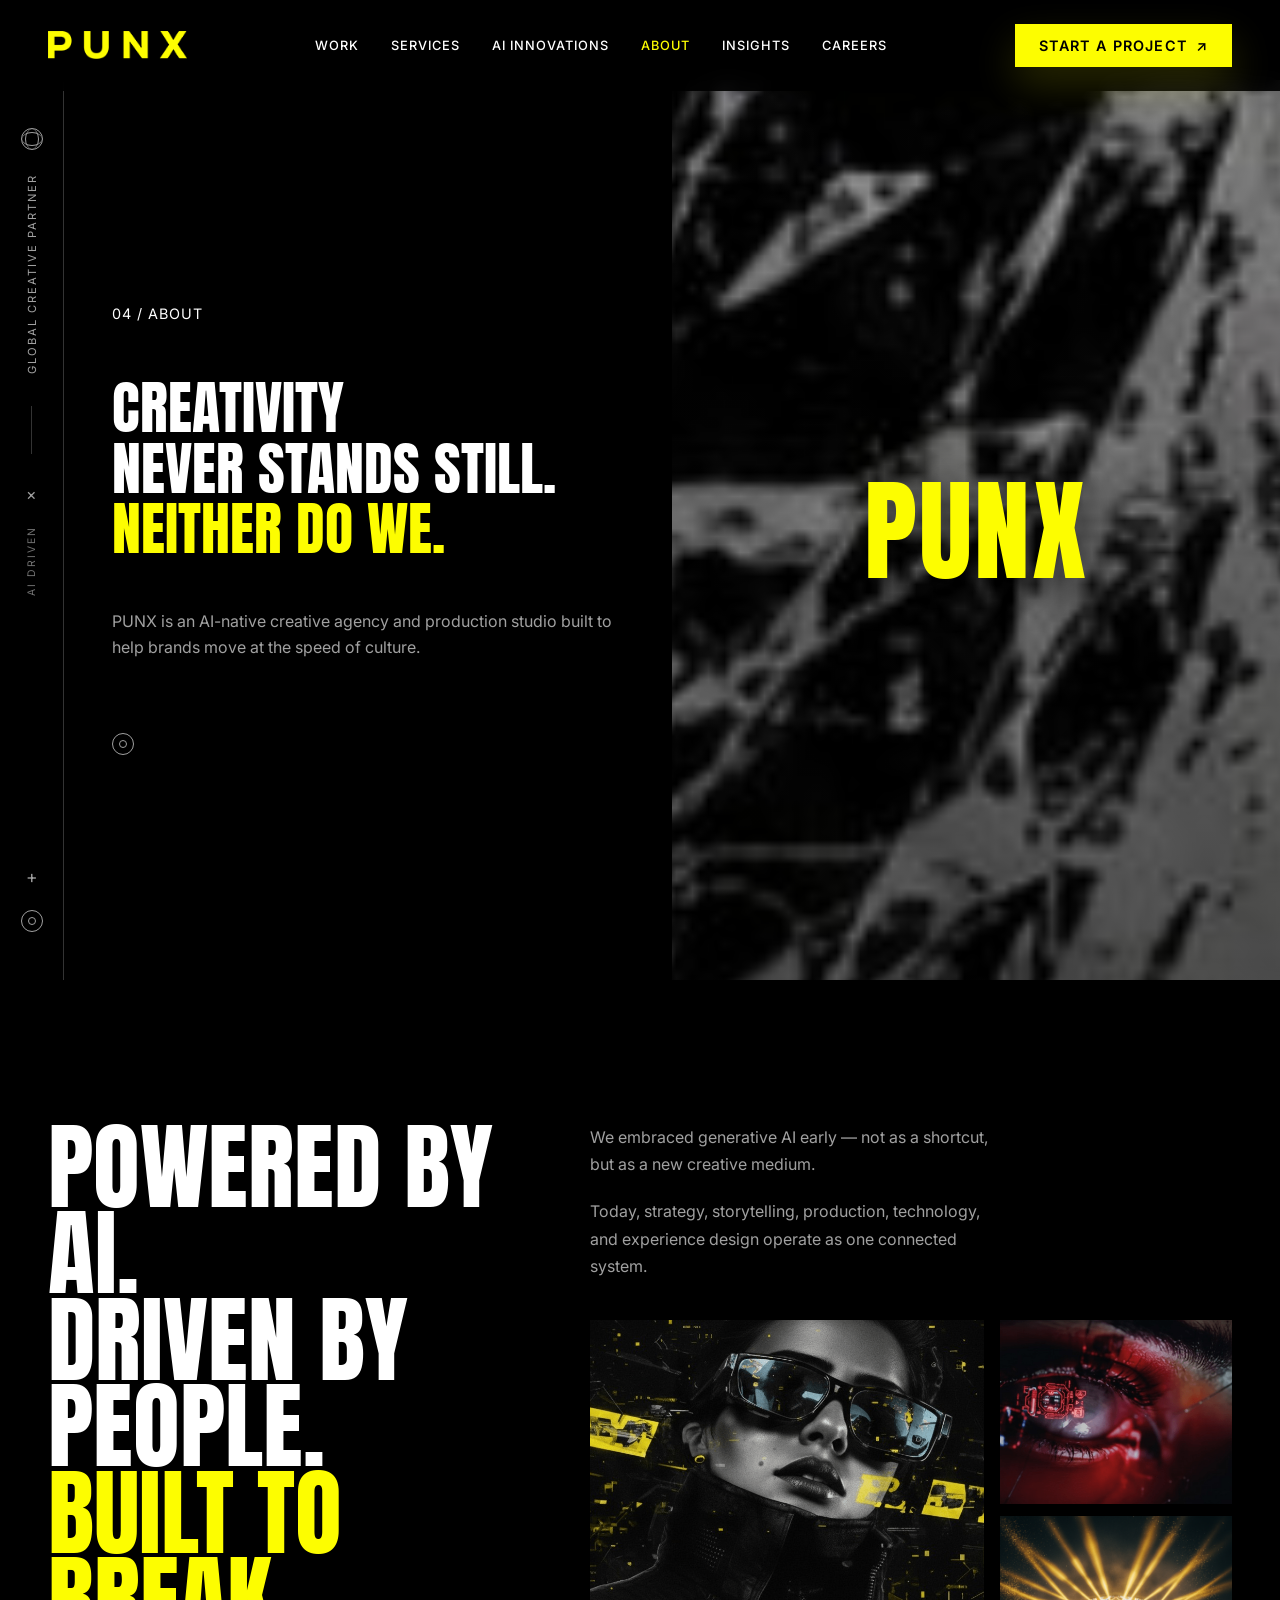
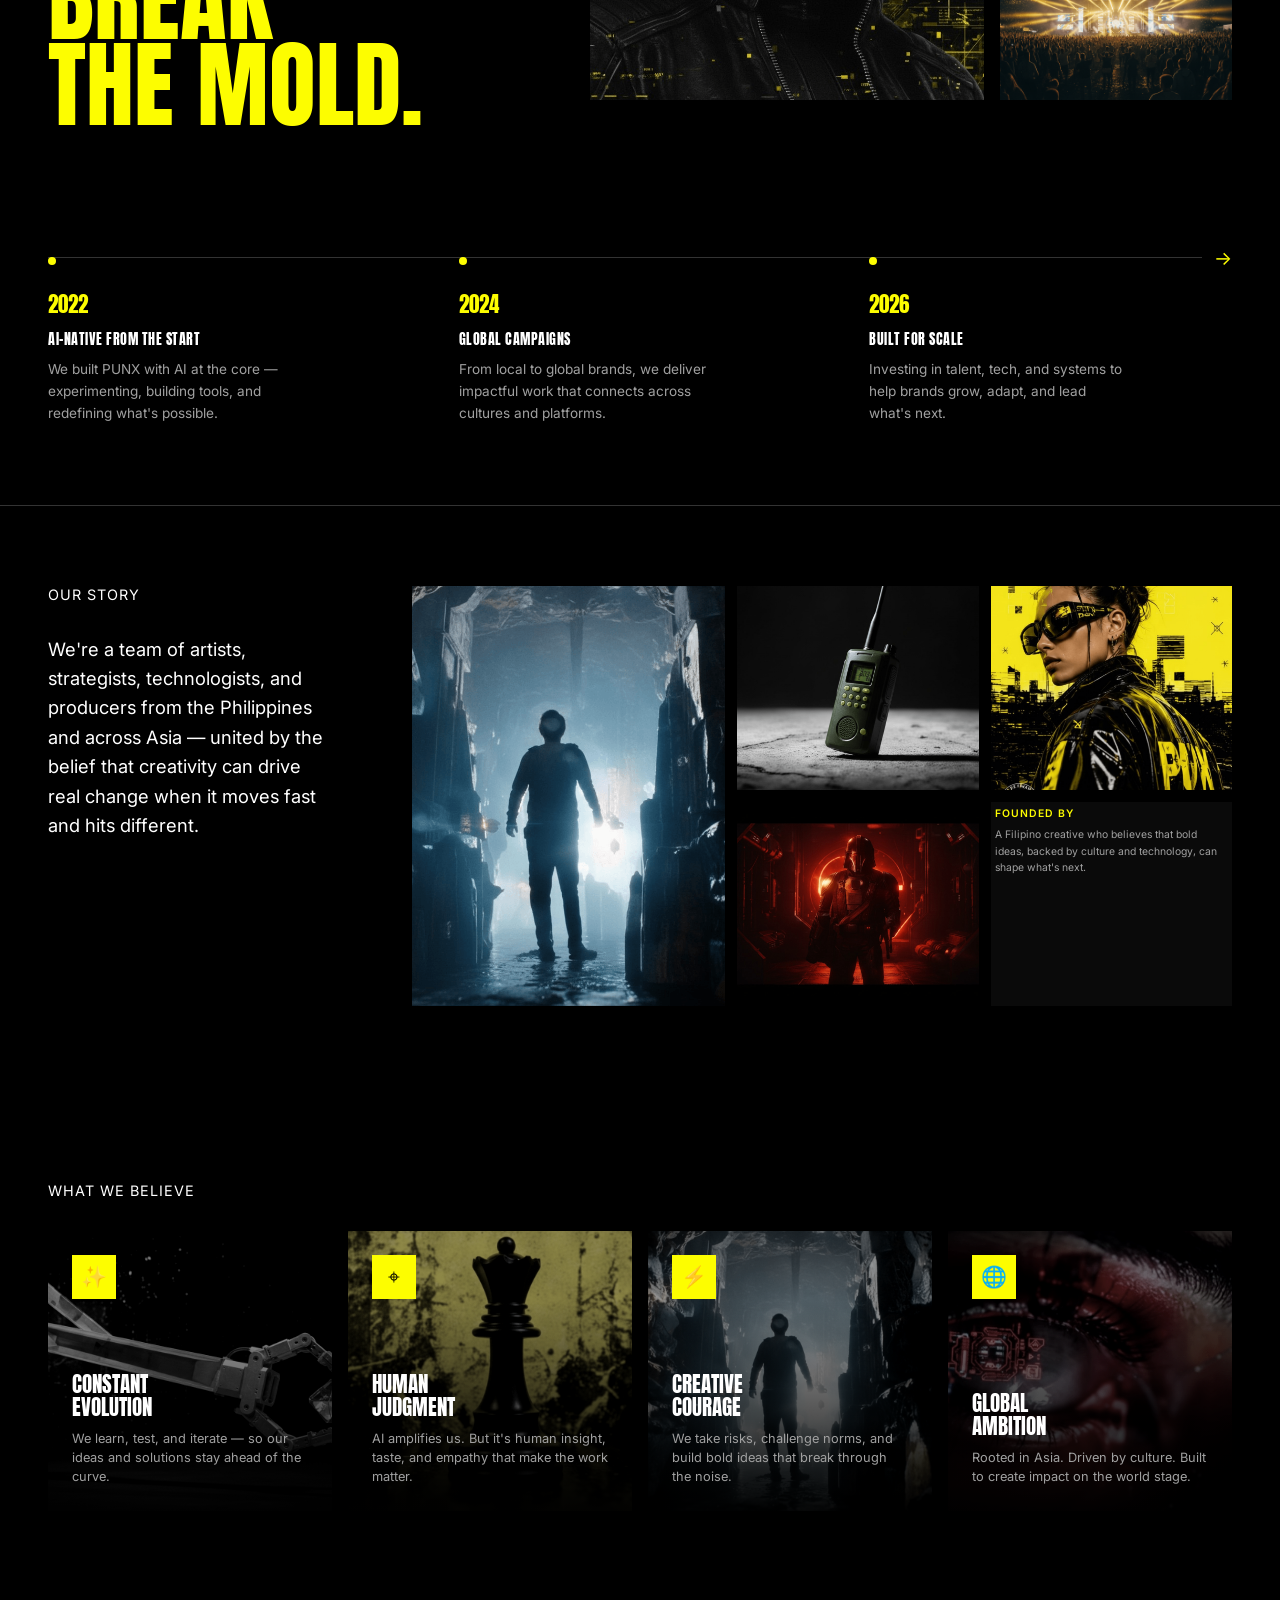
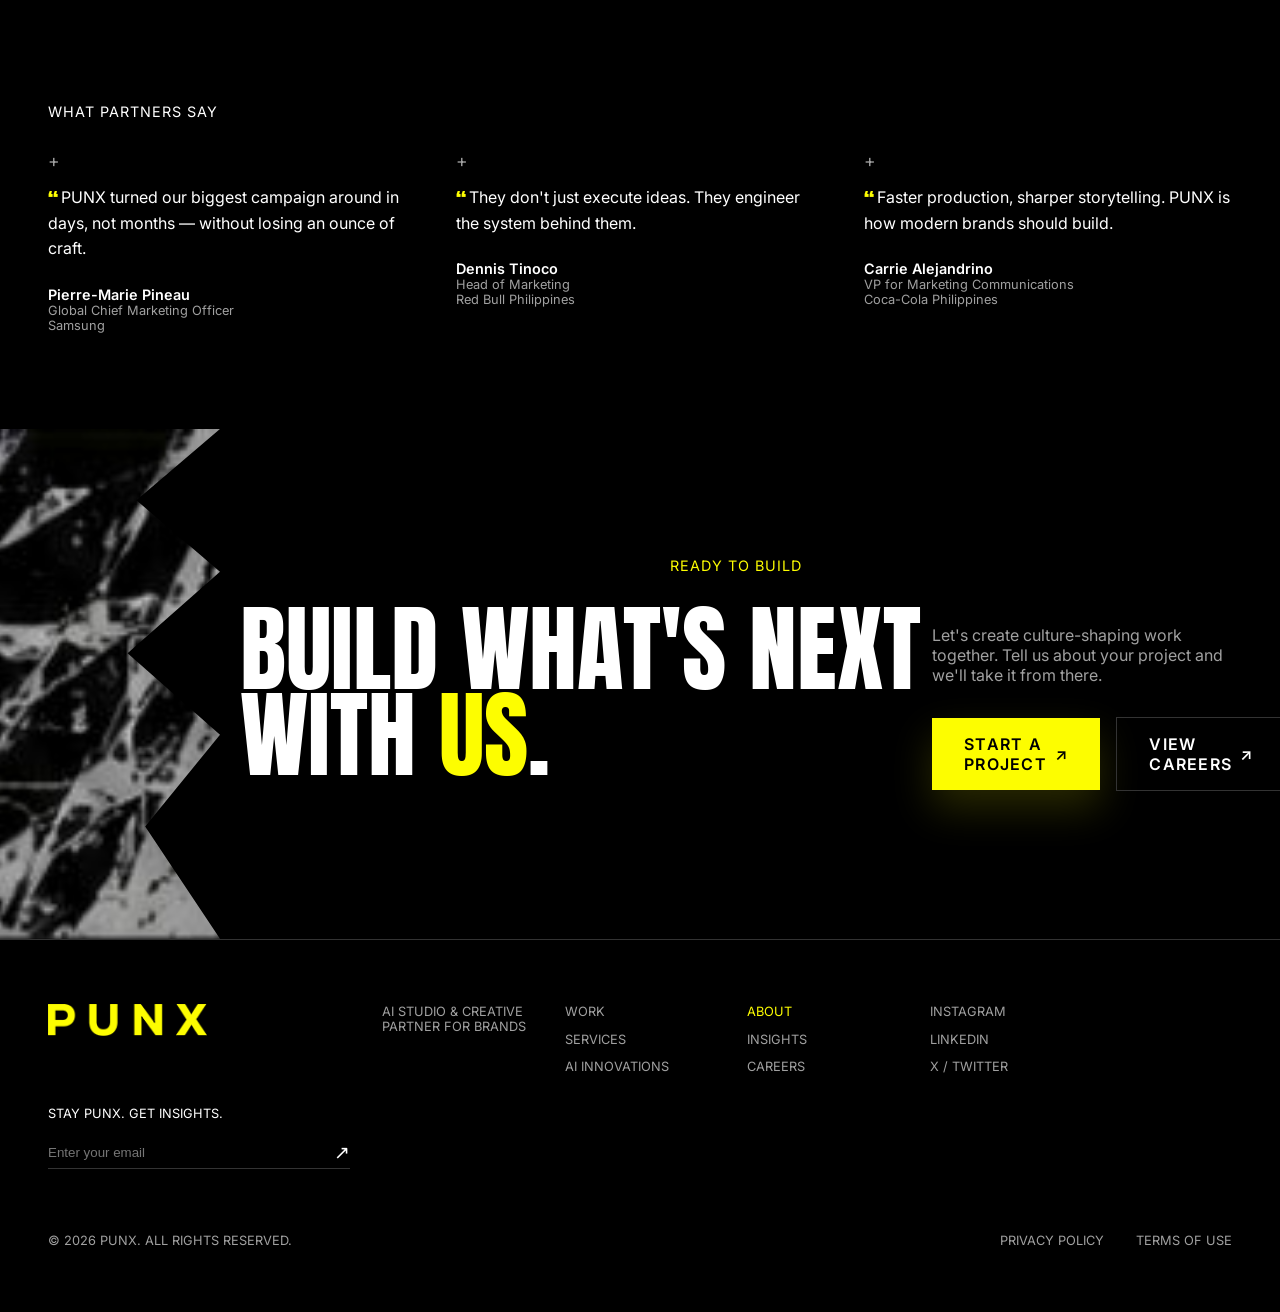
==== about.html @ 371352b0 "Add mobile nav menu and Services, AI Innovations, About, Insights pages Builds out the site to match" ====
<!DOCTYPE html>
<html lang="en" class="no-js">
<head>
    <meta charset="UTF-8">
    <meta name="viewport" content="width=device-width, initial-scale=1.0">
    <title>About - PUNX AI Studio & Creative Partner</title>
    <link rel="preconnect" href="https://fonts.googleapis.com">
    <link rel="preconnect" href="https://fonts.gstatic.com" crossorigin>
    <link href="https://fonts.googleapis.com/css2?family=Anton&family=Inter:wght@400;500;600;700&display=swap" rel="stylesheet">
    <link rel="stylesheet" href="styles.css">
</head>
<body>

    <!-- Header Navigation -->
    <header class="header">
        <a href="index.html" class="logo-mark" aria-label="PUNX home"></a>
        <nav class="main-nav" id="mainNav">
            <a href="work.html">WORK</a>
            <a href="services.html">SERVICES</a>
            <a href="ai-innovations.html">AI INNOVATIONS</a>
            <a href="about.html" class="active">ABOUT</a>
            <a href="insights.html">INSIGHTS</a>
            <a href="#">CAREERS</a>
            <a href="#" class="btn btn-primary nav-cta-mobile">START A PROJECT <span class="arrow">↗</span></a>
        </nav>
        <a href="#" class="btn btn-primary header-cta">START A PROJECT <span class="arrow">↗</span></a>
        <button type="button" class="nav-toggle" id="navToggle" aria-label="Toggle menu" aria-expanded="false" aria-controls="mainNav">
            <span></span><span></span><span></span>
        </button>
    </header>

    <main>
        <!-- About Hero -->
        <section class="hero hero--about animate-reveal">
            <div class="hero-rail reveal-item delay-0">
                <span class="icon-globe" aria-hidden="true"></span>
                <span class="hero-rail-label">GLOBAL CREATIVE PARTNER</span>
                <span class="hero-rail-divider"></span>
                <span class="icon-x" aria-hidden="true">×</span>
                <span class="hero-rail-label hero-rail-label--sub">AI DRIVEN</span>
                <span class="hero-rail-spacer"></span>
                <span class="icon-plus" aria-hidden="true">+</span>
                <span class="icon-target" aria-hidden="true"></span>
            </div>
            <div class="hero-left reveal-item delay-0">
                <div class="section-number">04 / ABOUT</div>
                <h1 class="hero-title about-title">CREATIVITY<br>NEVER STANDS STILL.<br><span class="highlight">NEITHER DO WE.</span></h1>
                <p class="hero-desc">PUNX is an AI-native creative agency and production studio built to help brands move at the speed of culture.</p>
                <span class="icon-target" aria-hidden="true"></span>
            </div>
            <div class="hero-right reveal-item delay-1">
                <div class="hero-image-container">
                    <img src="img/home-img_09.jpg" alt="PUNX studio" class="hero-bg" />
                    <div class="hero-overlay"></div>
                    <div class="hero-wordmark" aria-hidden="true">PUNX</div>
                </div>
            </div>
        </section>

        <!-- Powered by AI -->
        <section class="powered-row section-black animate-reveal">
            <h2 class="section-title reveal-item delay-1">POWERED BY AI.<br>DRIVEN BY PEOPLE.<br><span class="highlight">BUILT TO BREAK<br>THE MOLD.</span></h2>
            <div class="powered-text reveal-item delay-2">
                <p>We embraced generative AI early — not as a shortcut, but as a new creative medium.</p>
                <p>Today, strategy, storytelling, production, technology, and experience design operate as one connected system.</p>
                <div class="service-media powered-media">
                    <div class="service-media-main">
                        <img src="img/service-ai-content.png" alt="PUNX team working with AI tools">
                    </div>
                    <div class="service-media-side">
                        <div class="service-media-thumb">
                            <img src="img/portfolio-eye-punx.png" alt="PUNX team collaborating">
                        </div>
                        <div class="service-media-thumb">
                            <img src="img/service-brand-activations.png" alt="PUNX crew on set">
                        </div>
                    </div>
                </div>
            </div>
        </section>

        <!-- Milestones -->
        <section class="milestones section-black animate-reveal">
            <div class="milestone-track">
                <div class="milestone-col reveal-item delay-1">
                    <span class="milestone-year">2022</span>
                    <h3>AI-NATIVE FROM THE START</h3>
                    <p>We built PUNX with AI at the core — experimenting, building tools, and redefining what's possible.</p>
                </div>
                <div class="milestone-col reveal-item delay-2">
                    <span class="milestone-year">2024</span>
                    <h3>GLOBAL CAMPAIGNS</h3>
                    <p>From local to global brands, we deliver impactful work that connects across cultures and platforms.</p>
                </div>
                <div class="milestone-col reveal-item delay-3">
                    <span class="milestone-year">2026</span>
                    <h3>BUILT FOR SCALE</h3>
                    <p>Investing in talent, tech, and systems to help brands grow, adapt, and lead what's next.</p>
                </div>
            </div>
        </section>

        <!-- Our Story -->
        <section class="story-row section-black animate-reveal">
            <div class="story-text reveal-item delay-1">
                <div class="section-number">OUR STORY</div>
                <p>We're a team of artists, strategists, technologists, and producers from the Philippines and across Asia — united by the belief that creativity can drive real change when it moves fast and hits different.</p>
            </div>
            <div class="story-grid reveal-item delay-2">
                <div class="story-cell story-cell--main">
                    <img src="img/portfolio-tunnel-figure.png" alt="PUNX team working together">
                </div>
                <div class="story-cell">
                    <img src="img/portfolio-walkie-talkie.png" alt="PUNX brand activation at night">
                </div>
                <div class="story-cell">
                    <img src="img/hero-model-yellow-jacket.png" alt="PUNX team group photo">
                </div>
                <div class="story-cell">
                    <img src="img/portfolio-red-armor.png" alt="Founder of PUNX">
                </div>
                <div class="story-cell founder-caption">
                    <strong>FOUNDED BY</strong>
                    <span>A Filipino creative who believes that bold ideas, backed by culture and technology, can shape what's next.</span>
                </div>
            </div>
        </section>

        <!-- What We Believe -->
        <section class="beliefs section-black animate-reveal">
            <div class="section-number reveal-item delay-0">WHAT WE BELIEVE</div>
            <div class="belief-grid">
                <div class="belief-card reveal-item delay-1">
                    <img src="img/service-digital-solutions.png" alt="">
                    <span class="service-row-icon" aria-hidden="true">✨</span>
                    <h3>CONSTANT<br>EVOLUTION</h3>
                    <p>We learn, test, and iterate — so our ideas and solutions stay ahead of the curve.</p>
                </div>
                <div class="belief-card reveal-item delay-2">
                    <img src="img/service-creative-strategy.png" alt="">
                    <span class="service-row-icon" aria-hidden="true">⌖</span>
                    <h3>HUMAN<br>JUDGMENT</h3>
                    <p>AI amplifies us. But it's human insight, taste, and empathy that make the work matter.</p>
                </div>
                <div class="belief-card reveal-item delay-3">
                    <img src="img/portfolio-tunnel-figure.png" alt="">
                    <span class="service-row-icon" aria-hidden="true">⚡</span>
                    <h3>CREATIVE<br>COURAGE</h3>
                    <p>We take risks, challenge norms, and build bold ideas that break through the noise.</p>
                </div>
                <div class="belief-card reveal-item delay-4">
                    <img src="img/portfolio-eye-punx.png" alt="">
                    <span class="service-row-icon" aria-hidden="true">🌐</span>
                    <h3>GLOBAL<br>AMBITION</h3>
                    <p>Rooted in Asia. Driven by culture. Built to create impact on the world stage.</p>
                </div>
            </div>
        </section>

        <!-- What Partners Say -->
        <section class="testimonials section-black animate-reveal">
            <div class="section-number reveal-item delay-0">WHAT PARTNERS SAY</div>
            <div class="testimonial-grid">
                <div class="testimonial-card reveal-item delay-1">
                    <span class="icon-plus" aria-hidden="true">+</span>
                    <blockquote>PUNX turned our biggest campaign around in days, not months — without losing an ounce of craft.</blockquote>
                    <span class="testimonial-name">Pierre-Marie Pineau</span>
                    <span class="testimonial-role">Global Chief Marketing Officer<br>Samsung</span>
                </div>
                <div class="testimonial-card reveal-item delay-2">
                    <span class="icon-plus" aria-hidden="true">+</span>
                    <blockquote>They don't just execute ideas. They engineer the system behind them.</blockquote>
                    <span class="testimonial-name">Dennis Tinoco</span>
                    <span class="testimonial-role">Head of Marketing<br>Red Bull Philippines</span>
                </div>
                <div class="testimonial-card reveal-item delay-3">
                    <span class="icon-plus" aria-hidden="true">+</span>
                    <blockquote>Faster production, sharper storytelling. PUNX is how modern brands should build.</blockquote>
                    <span class="testimonial-name">Carrie Alejandrino</span>
                    <span class="testimonial-role">VP for Marketing Communications<br>Coca-Cola Philippines</span>
                </div>
            </div>
        </section>

        <!-- Ready to Build -->
        <section class="lets-build about-cta section-black animate-reveal">
            <img src="img/home-img_09.jpg" alt="" class="build-accent" aria-hidden="true">
            <div class="section-number section-number--accent">READY TO BUILD</div>
            <div class="build-content reveal-item delay-2">
                <h2 class="section-title">BUILD WHAT'S NEXT<br>WITH <span class="highlight">US</span>.</h2>
                <div class="build-text">
                    <p>Let's create culture-shaping work together. Tell us about your project and we'll take it from there.</p>
                    <div class="build-cta">
                        <a href="#" class="btn btn-primary btn-large">START A PROJECT <span class="arrow">↗</span></a>
                        <a href="#" class="btn btn-secondary btn-large">VIEW CAREERS <span class="arrow">↗</span></a>
                        <span class="build-smiley" aria-hidden="true">☺</span>
                    </div>
                </div>
            </div>
        </section>

    </main>

    <!-- Footer -->
    <footer class="footer">
        <div class="footer-top">
            <a href="index.html" class="logo-mark" aria-label="PUNX home"></a>
            <div class="footer-desc">AI STUDIO & CREATIVE PARTNER FOR BRANDS</div>

            <div class="footer-links">
                <a href="work.html">WORK</a>
                <a href="services.html">SERVICES</a>
                <a href="ai-innovations.html">AI INNOVATIONS</a>
            </div>
            <div class="footer-links">
                <a href="about.html" class="active">ABOUT</a>
                <a href="insights.html">INSIGHTS</a>
                <a href="#">CAREERS</a>
            </div>
            <div class="footer-links">
                <a href="#">INSTAGRAM</a>
                <a href="#">LINKEDIN</a>
                <a href="#">X / TWITTER</a>
            </div>

            <div class="footer-newsletter">
                <p>STAY PUNX. GET INSIGHTS.</p>
                <form class="newsletter-form">
                    <input type="email" placeholder="Enter your email">
                    <button type="submit">↗</button>
                </form>
            </div>
        </div>
        <div class="footer-bottom">
            <p>&copy; 2026 PUNX. ALL RIGHTS RESERVED.</p>
            <div class="footer-legal">
                <a href="#">PRIVACY POLICY</a>
                <a href="#">TERMS OF USE</a>
            </div>
        </div>
    </footer>

    <script src="main.js"></script>
</body>
</html>
---- styles.css ----
:root {
    --color-bg: #000000;
    --color-text: #ffffff;
    --color-yellow: #fdfd00;
    --color-gray: #a0a0a0;
    --color-border: #333333;
    
    --font-heading: 'Anton', sans-serif;
    --font-body: 'Inter', sans-serif;
}

* {
    margin: 0;
    padding: 0;
    box-sizing: border-box;
}

html.no-js section,
html.no-js .work-card,
html.no-js .service-card,
html.no-js .innovation-card,
html.no-js .innovation-cta,
html.no-js .footer-top,
html.no-js .hero-left,
html.no-js .hero-image-container {
    opacity: 1;
    transform: none;
}

body {
    background-color: var(--color-bg);
    color: var(--color-text);
    font-family: var(--font-body);
    -webkit-font-smoothing: antialiased;
    overflow-x: hidden;
}

a {
    color: inherit;
    text-decoration: none;
    transition: color 0.25s ease, transform 0.25s ease, opacity 0.25s ease;
}

img {
    max-width: 100%;
    display: block;
}

/* Typography */
h1, h2, h3, .logo, .section-number, .os-logo {
    font-family: var(--font-heading);
    text-transform: uppercase;
    font-weight: normal;
}

.logo {
    font-size: 2rem;
    letter-spacing: 1px;
}

.logo--brand {
    color: var(--color-yellow);
}

.logo-mark {
    display: inline-block;
    height: 28px;
    aspect-ratio: 169 / 34;
    background-color: var(--color-yellow);
    -webkit-mask-image: url('img/punx-logo.png');
    -webkit-mask-repeat: no-repeat;
    -webkit-mask-size: contain;
    -webkit-mask-position: left center;
    mask-image: url('img/punx-logo.png');
    mask-repeat: no-repeat;
    mask-size: contain;
    mask-position: left center;
    transition: opacity 0.2s ease;
}

.logo-mark:hover {
    opacity: 0.85;
}

.footer-top .logo-mark {
    height: 32px;
}

.section-number {
    font-size: 0.9rem;
    letter-spacing: 1px;
    margin-bottom: 2rem;
    font-family: var(--font-body);
}

.section-title {
    font-size: clamp(3rem, 8vw, 6rem);
    line-height: 0.9;
    margin-bottom: 2rem;
}

.link-underline {
    text-decoration: underline;
    text-underline-offset: 4px;
    font-size: 0.9rem;
    font-weight: 500;
}

/* Buttons */
.btn {
    display: inline-flex;
    align-items: center;
    gap: 0.5rem;
    padding: 0.8rem 1.5rem;
    font-family: var(--font-body);
    font-weight: 600;
    font-size: 0.9rem;
    border: none;
    cursor: pointer;
    text-transform: uppercase;
    letter-spacing: 0.08em;
    transition: transform 0.22s ease, background-color 0.2s ease, color 0.2s ease, box-shadow 0.2s ease;
}

.btn-primary {
    background-color: var(--color-yellow);
    color: var(--color-bg);
    box-shadow: 0 18px 40px rgba(253,253,0,0.16);
}
.btn-primary:hover {
    background-color: #e6e600;
    transform: translateY(-2px);
}

.btn-secondary {
    background-color: transparent;
    color: var(--color-text);
    border: 1px solid var(--color-border);
}
.btn-secondary:hover {
    background-color: rgba(255, 255, 255, 0.08);
    color: #fff;
    transform: translateY(-2px);
}

.btn-large {
    padding: 1rem 2rem;
    font-size: 1rem;
}

/* Header */
.header {
    display: flex;
    justify-content: space-between;
    align-items: center;
    padding: 1.5rem 3rem;
    position: fixed;
    top: 0;
    left: 0;
    width: 100%;
    z-index: 100;
    background: rgba(0, 0, 0, 0.9);
    backdrop-filter: blur(10px);
}

.main-nav {
    display: flex;
    gap: 2rem;
}

.main-nav a {
    font-size: 0.8rem;
    font-weight: 500;
    letter-spacing: 1px;
}
.main-nav a:hover {
    color: var(--color-yellow);
}

.nav-cta-mobile {
    display: none;
}

.nav-toggle {
    display: none;
    flex-direction: column;
    justify-content: center;
    gap: 5px;
    width: 32px;
    height: 32px;
    padding: 0;
    background: none;
    border: none;
    cursor: pointer;
    position: relative;
    z-index: 200;
}

.nav-toggle span {
    display: block;
    width: 100%;
    height: 2px;
    background: var(--color-text);
    transition: transform 0.3s ease, opacity 0.3s ease;
}

.nav-toggle[aria-expanded="true"] span:nth-child(1) {
    transform: translateY(7px) rotate(45deg);
}

.nav-toggle[aria-expanded="true"] span:nth-child(2) {
    opacity: 0;
}

.nav-toggle[aria-expanded="true"] span:nth-child(3) {
    transform: translateY(-7px) rotate(-45deg);
}

/* Sections */
main {
    width: 100%;
}

section {
    padding: 6rem 3rem;
    width: 100%;
}

.section-dark {
    background-color: #fff;
    color: #111;
}

.section-dark .section-number,
.section-dark .section-title,
.section-dark .section-header p,
.section-dark .link-underline,
.section-dark .section-header a {
    color: #111;
}

.section-dark .section-header p,
.section-dark .wwd-desc {
    color: #333;
}

.section-dark .link-underline {
    text-decoration-color: #111;
}

.section-black {
    background-color: var(--color-bg);
}

.section-yellow {
    background-color: var(--color-yellow);
    color: var(--color-bg);
}

/* Hero */
.hero {
    display: grid;
    grid-template-columns: 64px 1fr 1fr;
    min-height: 100vh;
    padding: 0;
    padding-top: 5rem; /* offset header */
}

.hero-rail {
    display: flex;
    flex-direction: column;
    align-items: center;
    padding: 3rem 0;
    border-right: 1px solid var(--color-border);
    color: var(--color-gray);
}

.hero-rail .icon-globe {
    width: 22px;
    height: 22px;
    border: 1px solid var(--color-gray);
    border-radius: 50%;
    position: relative;
    flex-shrink: 0;
}

.hero-rail .icon-globe::before,
.hero-rail .icon-globe::after {
    content: '';
    position: absolute;
    border: 1px solid var(--color-gray);
    border-radius: 50%;
}

.hero-rail .icon-globe::before {
    inset: 3px 0;
    border-left: none;
    border-right: none;
}

.hero-rail .icon-globe::after {
    inset: 0 3px;
    border-top: none;
    border-bottom: none;
}

.hero-rail-label {
    writing-mode: vertical-rl;
    transform: rotate(180deg);
    font-size: 0.7rem;
    letter-spacing: 2px;
    margin-top: 1.5rem;
}

.hero-rail-label--sub {
    font-size: 0.65rem;
    opacity: 0.7;
}

.hero-rail-divider {
    width: 1px;
    height: 3rem;
    background: var(--color-border);
    margin-top: 2rem;
}

.hero-rail-spacer {
    flex-grow: 1;
}

.icon-x {
    margin-top: 2rem;
    font-size: 1rem;
    line-height: 1;
}

.icon-plus {
    font-size: 1.1rem;
    line-height: 1;
    margin-bottom: 1.5rem;
}

.icon-target {
    width: 22px;
    height: 22px;
    border: 1px solid var(--color-gray);
    border-radius: 50%;
    position: relative;
}

.icon-target::before {
    content: '';
    position: absolute;
    inset: 6px;
    border: 1px solid var(--color-gray);
    border-radius: 50%;
}

.hero-left {
    padding: 4rem 3rem;
    display: flex;
    flex-direction: column;
    justify-content: center;
    gap: 1.5rem;
}

.hero-left, .hero-right {
    transform: translateY(60px);
    opacity: 0;
    transition: transform 0.8s ease, opacity 0.8s ease;
}

.hero-left.active,
.hero-right.active {
    opacity: 1;
    transform: translateY(0);
}

.reveal-item {
    opacity: 0;
    transform: translateY(30px);
    transition: opacity 0.8s ease, transform 0.8s ease;
}

.reveal-item.active {
    opacity: 1;
    transform: translateY(0);
}

.delay-0 { transition-delay: 0.15s; }
.delay-1 { transition-delay: 0.3s; }
.delay-2 { transition-delay: 0.45s; }
.delay-3 { transition-delay: 0.6s; }

.hero-label {
    display: flex;
    align-items: center;
    gap: 0.75rem;
    font-size: 0.8rem;
    color: var(--color-gray);
    margin-bottom: 2rem;
    border-left: 1px solid var(--color-border);
    padding-left: 1rem;
}

.hero-title {
    font-size: clamp(4rem, 10vw, 8rem);
    line-height: 0.85;
    margin-bottom: 1.5rem;
}

.highlight {
    color: var(--color-yellow);
}

.hero-subtitle {
    font-size: 1.4rem;
    font-weight: 500;
    margin-bottom: 1.2rem;
}

.hero-desc {
    color: var(--color-gray);
    max-width: 520px;
    margin-bottom: 3rem;
    line-height: 1.65;
}

.hero-actions {
    display: flex;
    flex-wrap: wrap;
    gap: 1rem;
}

.hero-right {
    position: relative;
    min-height: 100vh;
    overflow: hidden;
    display: grid;
    align-items: center;
    justify-items: center;
    background: linear-gradient(180deg, #111 0%, #0a0a0a 100%);
}

.hero-image-container {
    width: 100%;
    height: 100%;
    position: relative;
    overflow: hidden;
}

.hero-bg {
    width: 120%;
    height: 120%;
    object-fit: cover;
    transform: scale(1.08);
    transition: transform 1.2s ease;
}

.hero-image-container:hover .hero-bg {
    transform: scale(1.02) translateX(-3%);
}

/* ensure the inline hero image (asset from /img) is visible */
.hero-image-container .hero-bg { display: block; }

.hero-overlay {
    position: absolute;
    inset: 0;
    background: linear-gradient(180deg, rgba(0,0,0,0.15) 0%, rgba(0,0,0,0.5) 100%);
    pointer-events: none;
}

.hero-coords {
    position: absolute;
    top: 2rem;
    right: 2rem;
    z-index: 5;
    display: flex;
    flex-direction: column;
    align-items: flex-end;
    gap: 0.2rem;
    font-size: 0.7rem;
    letter-spacing: 1px;
    color: #fff;
    text-align: right;
    text-shadow: 0 1px 4px rgba(0,0,0,0.6);
}

.hero-coords-label {
    margin-top: 0.4rem;
    color: var(--color-yellow);
    font-weight: 600;
}

.hero-seal {
    position: absolute;
    bottom: 2rem;
    left: 2rem;
    z-index: 5;
    width: 64px;
    height: 64px;
    border-radius: 50%;
    background: rgba(0, 0, 0, 0.55);
    border: 1px solid rgba(255, 255, 255, 0.5);
    display: flex;
    align-items: center;
    justify-content: center;
    backdrop-filter: blur(4px);
}

.hero-seal-ring {
    width: 42px;
    height: 42px;
    border-radius: 50%;
    border: 1px dashed var(--color-yellow);
    display: flex;
    align-items: center;
    justify-content: center;
}

.hero-seal-dot {
    width: 10px;
    height: 10px;
    border-radius: 50%;
    background: var(--color-yellow);
}

.hero-tag {
    position: absolute;
    bottom: 2rem;
    right: 2rem;
    z-index: 5;
    padding: 0.75rem 1rem;
    border: 1px solid rgba(255, 255, 255, 0.5);
    background: rgba(0, 0, 0, 0.55);
    backdrop-filter: blur(4px);
    color: #fff;
    font-size: 0.65rem;
    font-weight: 600;
    letter-spacing: 1px;
    line-height: 1.4;
    text-align: center;
}



/* Clients */
.clients {
    display: flex;
    align-items: center;
    padding: 1.4rem 3rem;
    border-top: 1px solid var(--color-border);
    border-bottom: 1px solid var(--color-border);
    overflow: hidden;
    white-space: nowrap;
}

.clients-label {
    font-size: 0.75rem;
    color: var(--color-gray);
    margin-right: 3rem;
    flex-shrink: 0;
}

.clients-viewport {
    flex: 1;
    min-width: 0;
    overflow: hidden;
}

.clients-track {
    display: inline-flex;
    align-items: center;
    gap: 5.5rem;
    font-family: var(--font-heading);
    font-size: 1.5rem;
    color: #fff;
    animation: scroll 30s linear infinite;
    width: max-content;
}

@keyframes scroll {
    0% { transform: translateX(0); }
    100% { transform: translateX(-50%); }
}

.clients-track span {
    display: inline-flex;
    align-items: center;
    letter-spacing: 1px;
    opacity: 0.85;
}

.clients-track:hover {
    animation-play-state: paused;
}

/* Work */
.work {
    display: grid;
    grid-template-columns: minmax(320px, 1fr) 2.45fr;
    gap: 3rem;
    align-items: flex-start;
    position: relative;
}

.section-header {
    max-width: 520px;
}

.section-header p {
    line-height: 1.7;
    max-width: 420px;
}

.work-carousel {
    margin-top: 1rem;
    padding: 1rem;
    background: #111;
    border-radius: 28px;
    box-shadow: 0 40px 100px rgba(0, 0, 0, 0.15);
}

.work-stage {
    display: grid;
    grid-template-columns: 1.75fr 1fr;
    grid-template-rows: 380px;
    gap: 1rem;
    height: 380px;
}

.work-featured {
    position: relative;
    overflow: hidden;
    height: 100%;
    border-radius: 24px;
    background: #111;
    border: 1px solid rgba(255,255,255,0.05);
}

.work-featured img {
    width: 100%;
    height: 100%;
    object-fit: cover;
    transition: opacity 0.4s ease;
}

.work-thumbs {
    display: grid;
    grid-template-rows: repeat(3, 1fr);
    gap: 0.75rem;
    height: 100%;
}

.work-thumb {
    position: relative;
    overflow: hidden;
    height: 100%;
    border-radius: 16px;
    background: #111;
    border: 1px solid rgba(255,255,255,0.05);
    padding: 0;
    cursor: pointer;
}

.work-thumb img {
    width: 100%;
    height: 100%;
    object-fit: cover;
    transform-origin: center;
    transition: transform 0.9s ease, filter 0.9s ease, opacity 0.4s ease;
}

.work-thumb:hover img {
    transform: scale(1.05) rotate(-0.2deg);
    filter: saturate(1.08);
}

.work-card-overlay {
    position: absolute;
    inset: 0;
    z-index: 5;
    display: flex;
    flex-direction: column;
    align-items: center;
    justify-content: center;
    gap: 0.75rem;
    background: linear-gradient(180deg, rgba(0,0,0,0.08) 0%, rgba(0,0,0,0.35) 100%);
    pointer-events: none;
}

.work-card-logo {
    font-family: var(--font-heading);
    font-size: clamp(1.75rem, 4vw, 2.75rem);
    color: var(--color-yellow);
    letter-spacing: 2px;
    text-shadow: 0 4px 30px rgba(0,0,0,0.5);
}

.work-play {
    width: 48px;
    height: 48px;
    border-radius: 50%;
    background: rgba(255,255,255,0.12);
    border: 1px solid rgba(255,255,255,0.25);
    display: flex;
    align-items: center;
    justify-content: center;
    color: #fff;
    font-size: 1.1rem;
    backdrop-filter: blur(6px);
}

.animate-reveal .service-card,
.animate-reveal .innovation-card,
.animate-reveal .innovation-cta,
.animate-reveal .build-content,
.animate-reveal .footer-top {
    opacity: 0;
    transform: translateY(30px);
}

.animate-reveal .service-card.active,
.animate-reveal .innovation-card.active,
.animate-reveal .innovation-cta.active,
.animate-reveal .build-content.active,
.animate-reveal .footer-top.active {
    opacity: 1;
    transform: translateY(0);
}

/* What We Do */
.wwd-header {
    display: flex;
    justify-content: space-between;
    align-items: flex-end;
    margin-bottom: 4rem;
}

.wwd-desc {
    text-align: right;
    color: var(--color-gray);
}

.services-grid {
    display: grid;
    grid-template-columns: repeat(4, 1fr);
    gap: 2rem;
}

.service-card {
    border-top: 2px solid var(--color-yellow);
    padding-top: 1.5rem;
}

.service-img {
    position: relative;
    margin-bottom: 1.5rem;
    height: 150px;
    overflow: hidden;
}

.service-img img {
    width: 100%;
    height: 100%;
    object-fit: cover;
    filter: grayscale(100%);
    transition: 0.3s;
}

.service-card:hover .service-img img {
    filter: grayscale(0%);
}

.service-icon {
    position: absolute;
    top: 10px;
    left: 10px;
    background: var(--color-yellow);
    color: #000;
    width: 30px;
    height: 30px;
    display: flex;
    align-items: center;
    justify-content: center;
    font-weight: bold;
}

.service-card h3 {
    font-family: var(--font-heading);
    font-size: 2rem;
    margin-bottom: 1rem;
    line-height: 1;
}

.service-card p {
    color: var(--color-gray);
    font-size: 0.9rem;
    margin-bottom: 1.5rem;
}

.explore-link {
    color: var(--color-yellow);
    font-size: 0.8rem;
    font-weight: 600;
}

/* Innovations */
.innovations-grid {
    display: grid;
    grid-template-columns: repeat(3, 1fr);
    gap: 2rem;
    margin-top: 3rem;
}

.innovation-card, .innovation-cta {
    padding: 3rem;
    display: flex;
    flex-direction: column;
    justify-content: space-between;
    min-height: 300px;
}

.innovation-card.black-bg, .innovation-cta.black-bg {
    background-color: var(--color-bg);
    color: var(--color-text);
}

.inno-badge {
    width: 72px;
    height: 72px;
    object-fit: cover;
}

.os-logo {
    font-size: 3rem;
    line-height: 0.9;
}

.inno-content h3 {
    font-size: 1.5rem;
    margin-bottom: 1rem;
}

.inno-content p {
    font-size: 0.9rem;
    margin-bottom: 1.5rem;
    opacity: 0.8;
}

/* Let's Build */
.lets-build {
    position: relative;
    overflow: hidden;
    text-align: center;
    padding: 8rem 3rem 8rem 15rem;
}

.build-accent {
    position: absolute;
    left: 0;
    top: 0;
    width: 220px;
    height: 100%;
    object-fit: cover;
    clip-path: polygon(0 0, 100% 0, 62% 14%, 100% 28%, 58% 44%, 100% 60%, 66% 78%, 100% 100%, 0 100%);
    pointer-events: none;
}

.lets-build .section-number,
.lets-build .build-content {
    position: relative;
    z-index: 1;
}

.build-content {
    display: flex;
    justify-content: space-between;
    align-items: center;
    text-align: left;
}

.build-text {
    max-width: 300px;
}

.build-text p {
    margin-bottom: 2rem;
    color: var(--color-gray);
}

.build-cta {
    display: flex;
    align-items: center;
    gap: 1rem;
}

.build-smiley {
    font-size: 1.5rem;
    color: var(--color-yellow);
}

/* Footer */
.footer {
    padding: 4rem 3rem;
    border-top: 1px solid var(--color-border);
}

.footer-top {
    display: grid;
    grid-template-columns: 2fr 1fr 1fr 1fr 2fr;
    gap: 2rem;
    margin-bottom: 4rem;
}

.footer-desc {
    color: var(--color-gray);
    font-size: 0.8rem;
    max-width: 150px;
}

.footer-links {
    display: flex;
    flex-direction: column;
    gap: 0.8rem;
}

.footer-links a {
    font-size: 0.8rem;
    color: var(--color-gray);
}
.footer-links a:hover {
    color: #fff;
}

.footer-newsletter p {
    font-size: 0.8rem;
    margin-bottom: 1rem;
}

.newsletter-form {
    display: flex;
    border-bottom: 1px solid var(--color-border);
}

.newsletter-form input {
    background: transparent;
    border: none;
    color: #fff;
    padding: 0.5rem 0;
    flex-grow: 1;
    outline: none;
}

.newsletter-form button {
    background: transparent;
    border: none;
    color: #fff;
    cursor: pointer;
    font-size: 1.2rem;
}

.footer-bottom {
    display: flex;
    justify-content: space-between;
    color: var(--color-gray);
    font-size: 0.8rem;
}

.footer-legal {
    display: flex;
    gap: 2rem;
}

/* Nav active state */
.main-nav a.active,
.footer-links a.active {
    color: var(--color-yellow);
}

/* Work page hero */
.hero--work {
    min-height: auto;
    padding-bottom: 3rem;
}

.hero--work .hero-left {
    gap: 1.25rem;
}

.hero--work .hero-right {
    min-height: 100vh;
}

.work-title.hero-title {
    font-size: clamp(3rem, 7vw, 5.5rem);
}

.about-title.hero-title {
    font-size: clamp(2.2rem, 4.6vw, 3.6rem);
    line-height: 1.05;
}

.arrow-circle {
    display: inline-flex;
    align-items: center;
    justify-content: center;
    width: 0.55em;
    height: 0.55em;
    font-size: 0.4em;
    vertical-align: middle;
    border: 2px solid var(--color-yellow);
    border-radius: 50%;
    color: var(--color-yellow);
}

.filter-tabs {
    display: flex;
    gap: 0.75rem;
    flex-wrap: wrap;
    margin-top: 0.5rem;
}

.filter-tab {
    padding: 0.65rem 1.25rem;
    font-family: var(--font-body);
    font-size: 0.75rem;
    font-weight: 600;
    letter-spacing: 1px;
    background: transparent;
    border: 1px solid var(--color-border);
    color: #fff;
    cursor: pointer;
    text-transform: uppercase;
    transition: background-color 0.2s ease, color 0.2s ease, border-color 0.2s ease;
}

.filter-tab.active {
    background: var(--color-yellow);
    color: #000;
    border-color: var(--color-yellow);
}

.filter-tab:hover:not(.active) {
    border-color: #fff;
}

/* Work grid */
.work-grid-section {
    padding: 4px 4px;
}

.work-grid {
    display: grid;
    grid-template-columns: repeat(2, 1fr);
    gap: 4px;
}

.work-tile {
    position: relative;
    overflow: hidden;
    display: flex;
    flex-direction: column;
    justify-content: flex-end;
    gap: 1rem;
    min-height: 300px;
    padding: 1.75rem;
    background-color: #0a0a0a;
    transition: opacity 0.3s ease;
}

.work-tile.is-hidden {
    display: none;
}

.work-tile img {
    position: absolute;
    inset: 0;
    width: 100%;
    height: 100%;
    object-fit: cover;
    filter: grayscale(65%) contrast(1.1) brightness(0.85);
    transition: transform 0.8s ease, filter 0.4s ease;
}

.work-tile:hover img {
    transform: scale(1.06);
    filter: grayscale(35%) contrast(1.1) brightness(0.9);
}

.work-tile::before {
    content: '';
    position: absolute;
    inset: 0;
    background: linear-gradient(150deg, var(--tile-color, var(--color-yellow)) 0%, transparent 60%);
    mix-blend-mode: color;
    opacity: 0.85;
}

.work-tile::after {
    content: '';
    position: absolute;
    inset: 0;
    background: linear-gradient(180deg, transparent 35%, rgba(0,0,0,0.88) 100%);
}

.work-tile--gradient {
    background: linear-gradient(150deg, var(--tile-color, #333) 0%, #050505 75%);
}

.work-tile--gradient::before {
    display: none;
}

.work-tile-content {
    position: relative;
    z-index: 2;
    display: flex;
    flex-direction: column;
    gap: 1rem;
}

.work-tile-label {
    font-family: var(--font-heading);
    font-size: clamp(1.2rem, 2vw, 1.6rem);
    line-height: 1.15;
    color: #fff;
    text-transform: uppercase;
}

.work-tile-arrow {
    width: 34px;
    height: 34px;
    background: var(--color-yellow);
    color: #000;
    display: flex;
    align-items: center;
    justify-content: center;
    font-size: 1rem;
    flex-shrink: 0;
}

/* Impact stats */
.impact-stats {
    display: flex;
    align-items: center;
    gap: 3rem;
    border-top: 1px solid var(--color-border);
    padding: 3rem;
}

.impact-label {
    writing-mode: vertical-rl;
    transform: rotate(180deg);
    font-size: 0.7rem;
    letter-spacing: 2px;
    color: var(--color-gray);
    flex-shrink: 0;
}

.impact-items {
    display: flex;
    flex: 1;
    flex-wrap: wrap;
    gap: 3rem;
}

.impact-item {
    display: flex;
    align-items: center;
    gap: 1.25rem;
}

.impact-icon {
    width: 42px;
    height: 42px;
    border: 1px solid var(--color-border);
    border-radius: 50%;
    display: flex;
    align-items: center;
    justify-content: center;
    color: var(--color-yellow);
    flex-shrink: 0;
}

.impact-number {
    font-family: var(--font-heading);
    font-size: clamp(1.8rem, 3.5vw, 2.75rem);
    color: var(--color-yellow);
    line-height: 1;
    display: block;
}

.impact-desc {
    font-size: 0.78rem;
    color: var(--color-gray);
    letter-spacing: 0.5px;
    max-width: 160px;
    display: block;
    margin-top: 0.3rem;
}

/* Featured case study */
.featured-case {
    display: grid;
    grid-template-columns: 1.3fr 1fr;
    padding: 0;
}

.featured-media {
    position: relative;
    min-height: 420px;
    background-size: cover;
    background-position: center;
    display: flex;
    align-items: center;
    justify-content: center;
}

.featured-media::after {
    content: '';
    position: absolute;
    inset: 0;
    background: linear-gradient(180deg, rgba(0,0,0,0.1) 0%, rgba(0,0,0,0.55) 100%);
}

.featured-play {
    position: relative;
    z-index: 2;
    width: 64px;
    height: 64px;
    border-radius: 50%;
    background: rgba(255,255,255,0.12);
    border: 1px solid rgba(255,255,255,0.4);
    display: flex;
    align-items: center;
    justify-content: center;
    color: #fff;
    font-size: 1.3rem;
    backdrop-filter: blur(6px);
    cursor: pointer;
}

.featured-info {
    position: relative;
    background: #0d0d0d;
    padding: 4rem 3rem;
    display: flex;
    flex-direction: column;
    justify-content: center;
    gap: 1.25rem;
}

.featured-label {
    color: var(--color-yellow);
    font-size: 0.8rem;
    font-weight: 600;
    letter-spacing: 1px;
}

.featured-brand {
    position: absolute;
    top: 2.5rem;
    right: 3rem;
    font-family: var(--font-heading);
    font-size: 1.3rem;
    letter-spacing: 1px;
}

.featured-title {
    font-family: var(--font-heading);
    font-size: clamp(1.8rem, 3vw, 2.6rem);
    line-height: 1.05;
    text-transform: uppercase;
}

/* Services page hero */
.hero--services {
    min-height: auto;
    padding-bottom: 3rem;
}

.hero--services .hero-right {
    min-height: 100vh;
}

/* Stats banner */
.stats-banner {
    display: flex;
    align-items: center;
    gap: 2.5rem;
    padding: 3rem;
}

.stats-item {
    flex: 1;
    display: flex;
    flex-direction: column;
    gap: 0.4rem;
}

.stats-number {
    font-family: var(--font-heading);
    font-size: clamp(2rem, 4vw, 3.25rem);
    line-height: 1;
}

.stats-desc {
    font-size: 0.8rem;
    font-weight: 600;
    letter-spacing: 0.5px;
    max-width: 260px;
    line-height: 1.4;
}

.stats-divider {
    font-size: 1.1rem;
    opacity: 0.4;
    flex-shrink: 0;
}

/* Service rows */
.services-list {
    padding: 0;
    border-top: 1px solid var(--color-border);
}

.service-row {
    display: grid;
    grid-template-columns: minmax(260px, 1fr) 2.3fr;
    gap: 3rem;
    align-items: center;
    padding: 5rem 3rem;
    border-bottom: 1px solid var(--color-border);
}

.service-row-icon {
    width: 44px;
    height: 44px;
    background: var(--color-yellow);
    color: #000;
    display: flex;
    align-items: center;
    justify-content: center;
    font-size: 1.3rem;
    margin-bottom: 1.5rem;
}

.service-row-info h2 {
    font-family: var(--font-heading);
    font-size: clamp(1.8rem, 3.5vw, 2.75rem);
    line-height: 1.05;
    margin-bottom: 1.25rem;
}

.service-row-info p {
    color: var(--color-gray);
    margin-bottom: 1.5rem;
    max-width: 340px;
    line-height: 1.6;
}

.service-tags {
    display: flex;
    flex-wrap: wrap;
    gap: 0.6rem;
    margin-bottom: 1.75rem;
}

.tag-pill {
    padding: 0.5rem 0.9rem;
    border: 1px solid var(--color-border);
    font-size: 0.7rem;
    letter-spacing: 0.5px;
    color: var(--color-gray);
    text-transform: uppercase;
}

.service-media {
    display: grid;
    grid-template-columns: 1.7fr 1fr;
    gap: 1rem;
    height: 380px;
}

.service-media-main {
    position: relative;
    overflow: hidden;
    height: 100%;
    background: #0a0a0a;
}

.service-media-main img {
    width: 100%;
    height: 100%;
    object-fit: cover;
}

.media-tag {
    position: absolute;
    bottom: 1rem;
    left: 1rem;
    z-index: 2;
    display: flex;
    align-items: center;
    gap: 0.5rem;
    font-size: 0.65rem;
    letter-spacing: 1px;
    color: #fff;
    background: rgba(0, 0, 0, 0.55);
    padding: 0.4rem 0.65rem;
    backdrop-filter: blur(4px);
}

.media-tag .barcode {
    font-family: monospace;
    letter-spacing: 2px;
    opacity: 0.75;
}

.service-media-side {
    display: grid;
    grid-template-rows: repeat(2, 1fr);
    gap: 0.75rem;
    height: 100%;
}

.service-media-thumb {
    position: relative;
    overflow: hidden;
    height: 100%;
    background: #0a0a0a;
}

.service-media-thumb img {
    width: 100%;
    height: 100%;
    object-fit: cover;
}

/* Services bottom banner */
.services-banner {
    position: relative;
    text-align: center;
    padding: 4rem 3rem 4.5rem;
    border-top: 1px solid var(--color-border);
}

.services-banner-title {
    display: flex;
    align-items: center;
    justify-content: center;
    gap: 1rem;
    flex-wrap: wrap;
    font-family: var(--font-heading);
    font-size: clamp(1.3rem, 3vw, 2.2rem);
    margin-bottom: 2rem;
}

.services-banner-smiley {
    color: var(--color-yellow);
    font-size: 1.3em;
}

.services-banner-tag {
    position: absolute;
    top: 2.5rem;
    right: 3rem;
    display: flex;
    align-items: center;
    gap: 0.75rem;
    color: var(--color-gray);
    font-size: 0.65rem;
    letter-spacing: 1px;
    text-align: right;
}

/* AI Innovations hero */
.hero--ai {
    min-height: auto;
    padding-bottom: 3rem;
}

.hero--ai .hero-right {
    min-height: 100vh;
}

.hero-close {
    display: inline-flex;
    align-items: center;
    justify-content: center;
    width: 28px;
    height: 28px;
    border: 1px solid var(--color-border);
    color: var(--color-gray);
    font-size: 0.8rem;
    margin-bottom: 1rem;
}

.hero-meta {
    display: flex;
    align-items: center;
    gap: 1rem;
    margin-top: 0.5rem;
    color: var(--color-gray);
}

.hero-meta .barcode {
    font-family: monospace;
    font-size: 1.2rem;
    letter-spacing: 2px;
    color: #fff;
    opacity: 0.8;
}

.hero-meta-coords {
    font-size: 0.7rem;
    line-height: 1.5;
}

/* Platform sections */
.platform-row {
    display: grid;
    grid-template-columns: minmax(260px, 1fr) 2.6fr;
    gap: 3rem;
    align-items: flex-start;
    padding: 5rem 3rem;
    border-bottom: 1px solid var(--color-border);
}

.platform-info h2 {
    font-family: var(--font-heading);
    font-size: clamp(1.8rem, 3.2vw, 2.5rem);
    line-height: 1.05;
    margin-bottom: 1.25rem;
}

.platform-info p {
    color: var(--color-gray);
    max-width: 320px;
    line-height: 1.6;
    margin-bottom: 1.75rem;
}

.platform-widgets {
    display: grid;
    grid-template-columns: repeat(3, 1fr);
    gap: 1.25rem;
}

.widget-card {
    background: #0a0a0a;
    border: 1px solid var(--color-border);
    padding: 1.25rem;
    display: flex;
    flex-direction: column;
    gap: 1rem;
    min-height: 320px;
}

.widget-label {
    font-size: 0.7rem;
    font-weight: 700;
    letter-spacing: 1px;
    color: var(--color-yellow);
}

.widget-title {
    font-family: var(--font-heading);
    font-size: 1.1rem;
    letter-spacing: 0.5px;
}

/* Workflow diagram widget */
.workflow-diagram {
    display: flex;
    align-items: center;
    justify-content: space-between;
    gap: 0.5rem;
    flex: 1;
}

.workflow-col {
    display: flex;
    flex-direction: column;
    gap: 0.4rem;
    font-size: 0.6rem;
    color: var(--color-gray);
}

.workflow-col span {
    border: 1px solid var(--color-border);
    padding: 0.35rem 0.4rem;
    text-align: center;
}

.workflow-core {
    background: var(--color-yellow);
    color: #000;
    font-size: 0.6rem;
    font-weight: 700;
    text-align: center;
    line-height: 1.2;
    padding: 0.5rem;
    border-radius: 50%;
    width: 88px;
    height: 88px;
    display: flex;
    align-items: center;
    justify-content: center;
    flex-shrink: 0;
}

.workflow-agents {
    display: flex;
    flex-wrap: wrap;
    gap: 0.4rem;
}

.agent-chip {
    font-size: 0.55rem;
    padding: 0.3rem 0.5rem;
    border: 1px solid var(--color-border);
    color: var(--color-gray);
    letter-spacing: 0.5px;
}

/* Visual generation widget */
.visual-grid {
    display: grid;
    grid-template-columns: repeat(3, 1fr);
    grid-template-rows: repeat(2, 1fr);
    gap: 0.4rem;
    flex: 1;
}

.visual-cell {
    position: relative;
    overflow: hidden;
    background: #111;
}

.visual-cell img {
    width: 100%;
    height: 100%;
    object-fit: cover;
}

.visual-cell--label {
    display: flex;
    align-items: center;
    justify-content: center;
    font-family: var(--font-heading);
    color: var(--color-yellow);
    font-size: 1rem;
}

/* Brand model widget */
.brand-model-title {
    font-family: var(--font-heading);
    font-size: 1.5rem;
    color: var(--color-yellow);
}

.brand-attrs {
    display: flex;
    flex-direction: column;
    gap: 0.5rem;
    flex: 1;
}

.brand-attr {
    display: flex;
    flex-direction: column;
    gap: 0.3rem;
    font-size: 0.65rem;
    color: var(--color-gray);
}

.brand-attr-bar {
    height: 4px;
    background: var(--color-border);
    position: relative;
}

.brand-attr-bar span {
    position: absolute;
    inset: 0;
    background: var(--color-yellow);
}

.brand-score {
    text-align: center;
    border-top: 1px solid var(--color-border);
    padding-top: 0.75rem;
}

.brand-score strong {
    font-family: var(--font-heading);
    font-size: 1.75rem;
    color: #fff;
    display: block;
}

.brand-score span {
    font-size: 0.6rem;
    color: var(--color-gray);
    letter-spacing: 1px;
}

/* Command center widget */
.command-nav {
    display: flex;
    flex-wrap: wrap;
    gap: 0.35rem;
    font-size: 0.6rem;
    color: var(--color-gray);
}

.command-nav span {
    padding: 0.3rem 0.5rem;
    border: 1px solid var(--color-border);
}

.command-nav span.is-active {
    color: #000;
    background: var(--color-yellow);
    border-color: var(--color-yellow);
}

.command-stats {
    display: flex;
    gap: 1.25rem;
}

.command-stat strong {
    font-family: var(--font-heading);
    font-size: 1.5rem;
    display: block;
}

.command-stat span {
    font-size: 0.6rem;
    color: var(--color-gray);
}

.command-status {
    margin-top: auto;
    display: flex;
    align-items: center;
    gap: 0.5rem;
    font-size: 0.6rem;
    color: var(--color-gray);
    letter-spacing: 0.5px;
}

.status-dot {
    width: 8px;
    height: 8px;
    border-radius: 50%;
    background: #3ddc73;
    flex-shrink: 0;
}

/* Campaign pipeline widget */
.pipeline-steps {
    display: flex;
    flex-direction: column;
    gap: 0.6rem;
    flex: 1;
}

.pipeline-step {
    display: flex;
    align-items: center;
    gap: 0.6rem;
    font-size: 0.65rem;
}

.pipeline-dot {
    width: 10px;
    height: 10px;
    border-radius: 50%;
    border: 2px solid var(--color-border);
    flex-shrink: 0;
}

.pipeline-step.is-done .pipeline-dot {
    background: var(--color-yellow);
    border-color: var(--color-yellow);
}

.pipeline-step.is-progress .pipeline-dot {
    border-color: #fff;
}

.pipeline-label {
    color: #fff;
}

.pipeline-status {
    margin-left: auto;
    color: var(--color-gray);
    font-size: 0.58rem;
    letter-spacing: 0.5px;
}

/* Performance analytics widget */
.analytics-stats {
    display: flex;
    justify-content: space-between;
    gap: 0.5rem;
}

.analytics-stat strong {
    font-family: var(--font-heading);
    font-size: 1.25rem;
    display: block;
}

.analytics-stat span {
    font-size: 0.55rem;
    color: var(--color-gray);
}

.analytics-delta {
    color: #3ddc73;
    font-size: 0.55rem;
}

.sparkline {
    display: flex;
    align-items: flex-end;
    gap: 3px;
    height: 50px;
}

.sparkline span {
    flex: 1;
    background: var(--color-yellow);
    opacity: 0.85;
}

.analytics-footer {
    display: flex;
    justify-content: space-between;
    gap: 0.5rem;
    border-top: 1px solid var(--color-border);
    padding-top: 0.75rem;
}

.analytics-footer strong {
    font-family: var(--font-heading);
    font-size: 1.1rem;
    color: var(--color-yellow);
    display: block;
}

.analytics-footer span {
    font-size: 0.55rem;
    color: var(--color-gray);
}

/* Comparison section */
.comparison-row {
    display: grid;
    grid-template-columns: 1fr 1fr 1.1fr;
    gap: 3rem;
    padding: 5rem 3rem;
}

.comparison-col {
    border-right: 1px solid var(--color-border);
    padding-right: 2rem;
    display: flex;
    flex-direction: column;
    justify-content: center;
}

.comparison-col:last-child {
    border-right: none;
    padding-right: 0;
}

.comparison-heading {
    font-family: var(--font-heading);
    font-size: clamp(1.4rem, 2.4vw, 1.9rem);
    line-height: 1.1;
    margin-bottom: 2.5rem;
}

.comparison-col--punx .comparison-heading {
    color: var(--color-yellow);
}

.timeline {
    display: flex;
    align-items: flex-start;
    gap: 0.5rem;
}

.timeline-steps {
    display: flex;
    flex: 1;
    position: relative;
    padding-top: 9px;
}

.timeline-steps::before {
    content: '';
    position: absolute;
    top: 3px;
    left: 0;
    right: 0;
    height: 1px;
    background: var(--color-border);
}

.timeline-step {
    display: flex;
    flex-direction: column;
    align-items: center;
    gap: 0.4rem;
    font-size: 0.6rem;
    color: var(--color-gray);
    text-align: center;
    position: relative;
    flex: 1;
    min-width: 0;
}

.timeline-step::before {
    content: '';
    position: absolute;
    top: -9px;
    width: 7px;
    height: 7px;
    border-radius: 50%;
    background: var(--color-gray);
}

.timeline-step strong {
    color: #fff;
    font-weight: 500;
    font-size: 0.52rem;
    letter-spacing: -0.2px;
    white-space: nowrap;
}

.comparison-col--punx .timeline-step::before {
    background: var(--color-yellow);
}

.timeline-end {
    width: 26px;
    height: 26px;
    border-radius: 50%;
    border: 1px solid var(--color-gray);
    display: flex;
    align-items: center;
    justify-content: center;
    color: var(--color-gray);
    font-size: 0.75rem;
    flex-shrink: 0;
}

.comparison-col--punx .timeline-end {
    border-color: var(--color-yellow);
    color: var(--color-yellow);
}

.comparison-statement {
    font-family: var(--font-heading);
    font-size: clamp(1.5rem, 2.8vw, 2.2rem);
    line-height: 1.15;
}

/* Access CTA banner */
.cta-access {
    display: flex;
    align-items: center;
    gap: 3rem;
    padding: 3rem;
}

.cta-chip {
    width: 110px;
    height: 110px;
    flex-shrink: 0;
    background: #000;
    display: flex;
    flex-direction: column;
    align-items: center;
    justify-content: center;
    gap: 0.5rem;
}

.cta-chip .icon-globe {
    border-color: var(--color-yellow);
}

.cta-chip .icon-globe::before,
.cta-chip .icon-globe::after {
    border-color: var(--color-yellow);
}

.cta-chip span {
    color: var(--color-yellow);
    font-family: var(--font-heading);
    font-size: 0.85rem;
    letter-spacing: 1px;
}

.cta-access-title {
    flex: 1;
    font-family: var(--font-heading);
    font-size: clamp(1.4rem, 3vw, 2.2rem);
    line-height: 1.1;
}

.cta-access-meta {
    display: flex;
    flex-direction: column;
    align-items: flex-end;
    gap: 0.5rem;
    font-size: 0.65rem;
    text-align: right;
    flex-shrink: 0;
}

.cta-access-meta .barcode {
    font-family: monospace;
    letter-spacing: 2px;
    font-size: 1rem;
}

.btn-dark {
    background: #000;
    color: #fff;
    box-shadow: none;
}

.btn-dark:hover {
    background: #1a1a1a;
    color: var(--color-yellow);
}

/* About page */
.hero--about {
    min-height: auto;
    padding-bottom: 3rem;
}

.hero--about .hero-right {
    min-height: 100vh;
}

.section-number--accent {
    color: var(--color-yellow);
}

.hero-wordmark {
    position: absolute;
    inset: 0;
    z-index: 3;
    display: flex;
    align-items: center;
    justify-content: center;
    font-family: var(--font-heading);
    font-size: clamp(3rem, 9vw, 7rem);
    letter-spacing: 2px;
    color: var(--color-yellow);
    text-shadow: 0 8px 40px rgba(0, 0, 0, 0.6);
    pointer-events: none;
}

/* Powered by AI */
.powered-row {
    display: grid;
    grid-template-columns: 1fr 1.3fr;
    gap: 3rem;
    padding: 6rem 3rem;
    align-items: start;
}

.powered-text p {
    color: var(--color-gray);
    line-height: 1.7;
    margin-bottom: 1.25rem;
    max-width: 420px;
}

.powered-media {
    margin-top: 2.5rem;
}

/* Milestones */
.milestones {
    padding: 0 3rem 5rem;
}

.milestone-track {
    display: grid;
    grid-template-columns: repeat(3, 1fr);
    gap: 3rem;
    position: relative;
    padding-top: 2rem;
}

.milestone-track::before {
    content: '';
    position: absolute;
    top: 0;
    left: 0;
    right: 30px;
    height: 1px;
    background: var(--color-border);
}

.milestone-track::after {
    content: '→';
    position: absolute;
    top: -11px;
    right: 0;
    color: var(--color-yellow);
    font-size: 1.2rem;
}

.milestone-col {
    position: relative;
}

.milestone-col::before {
    content: '';
    position: absolute;
    top: -2rem;
    left: 0;
    width: 8px;
    height: 8px;
    border-radius: 50%;
    background: var(--color-yellow);
}

.milestone-year {
    font-family: var(--font-heading);
    color: var(--color-yellow);
    font-size: 1.3rem;
    margin-bottom: 0.5rem;
    display: block;
}

.milestone-col h3 {
    font-size: 0.9rem;
    letter-spacing: 0.5px;
    margin-bottom: 0.6rem;
}

.milestone-col p {
    color: var(--color-gray);
    font-size: 0.85rem;
    line-height: 1.6;
    max-width: 260px;
}

/* Our Story */
.story-row {
    display: grid;
    grid-template-columns: minmax(220px, 1fr) 2.6fr;
    gap: 3rem;
    padding: 5rem 3rem;
    align-items: start;
    border-top: 1px solid var(--color-border);
}

.story-text p {
    font-size: 1.15rem;
    line-height: 1.6;
    max-width: 280px;
}

.story-grid {
    display: grid;
    grid-template-columns: 1.3fr 1fr 1fr;
    grid-template-rows: repeat(2, 1fr);
    gap: 0.75rem;
    height: 420px;
}

.story-cell {
    position: relative;
    overflow: hidden;
    background: #0a0a0a;
}

.story-cell img {
    width: 100%;
    height: 100%;
    object-fit: cover;
}

.story-cell--main {
    grid-row: span 2;
}

.founder-caption {
    display: flex;
    flex-direction: column;
    gap: 0.3rem;
    font-size: 0.65rem;
    line-height: 1.6;
    color: var(--color-gray);
    padding: 0.25rem;
}

.founder-caption strong {
    color: var(--color-yellow);
    font-size: 0.65rem;
    letter-spacing: 1px;
    font-weight: 600;
}

/* What We Believe */
.belief-grid {
    display: grid;
    grid-template-columns: repeat(4, 1fr);
    gap: 1rem;
}

.belief-card {
    position: relative;
    overflow: hidden;
    display: flex;
    flex-direction: column;
    min-height: 280px;
    padding: 1.5rem;
    background: #0a0a0a;
}

.belief-card img {
    position: absolute;
    inset: 0;
    width: 100%;
    height: 100%;
    object-fit: cover;
    filter: grayscale(55%) contrast(1.1) brightness(0.65);
}

.belief-card::after {
    content: '';
    position: absolute;
    inset: 0;
    background: linear-gradient(180deg, transparent 25%, rgba(0, 0, 0, 0.92) 100%);
}

.belief-card .service-row-icon {
    position: relative;
    z-index: 2;
    margin-bottom: auto;
}

.belief-card h3 {
    position: relative;
    z-index: 2;
    font-family: var(--font-heading);
    font-size: 1.3rem;
    line-height: 1.1;
    margin-top: 1rem;
    margin-bottom: 0.6rem;
}

.belief-card p {
    position: relative;
    z-index: 2;
    font-size: 0.8rem;
    color: var(--color-gray);
    line-height: 1.5;
}

/* What Partners Say */
.testimonial-grid {
    display: grid;
    grid-template-columns: repeat(3, 1fr);
    gap: 2.5rem;
}

.testimonial-card {
    display: flex;
    flex-direction: column;
}

.testimonial-card .icon-plus {
    color: var(--color-gray);
    margin-bottom: 1rem;
}

.testimonial-card blockquote {
    font-size: 1rem;
    line-height: 1.6;
    color: #fff;
    margin-bottom: 1.5rem;
}

.testimonial-card blockquote::before {
    content: '\201C';
    color: var(--color-yellow);
    font-family: var(--font-heading);
    font-size: 1.4em;
    line-height: 0;
    margin-right: 0.2rem;
    vertical-align: -0.3em;
}

.testimonial-name {
    font-weight: 600;
    font-size: 0.9rem;
}

.testimonial-role {
    font-size: 0.8rem;
    color: var(--color-gray);
}

/* Insights page */
.hero--insights {
    min-height: auto;
    padding-bottom: 3rem;
}

.hero--insights .hero-right {
    min-height: 100vh;
}

.article-meta {
    display: flex;
    align-items: center;
    gap: 1.25rem;
    font-size: 0.75rem;
    color: var(--color-gray);
}

.article-meta .arrow-link {
    margin-left: auto;
    width: 28px;
    height: 28px;
    background: var(--color-yellow);
    color: #000;
    display: flex;
    align-items: center;
    justify-content: center;
    flex-shrink: 0;
    font-size: 0.85rem;
}

.featured-info p {
    color: var(--color-gray);
    line-height: 1.6;
    max-width: 420px;
}

/* Insight cards grid */
.insight-grid {
    display: grid;
    grid-template-columns: repeat(3, 1fr);
    gap: 1px;
    background: var(--color-border);
}

.insight-card {
    display: flex;
    flex-direction: column;
    background: #0a0a0a;
}

.insight-card.is-hidden {
    display: none;
}

.insight-card-media {
    position: relative;
    height: 220px;
    overflow: hidden;
}

.insight-card-media img {
    width: 100%;
    height: 100%;
    object-fit: cover;
    filter: grayscale(20%);
    transition: transform 0.6s ease, filter 0.4s ease;
}

.insight-card:hover .insight-card-media img {
    transform: scale(1.05);
    filter: grayscale(0%);
}

.insight-card-body {
    display: flex;
    flex-direction: column;
    gap: 0.75rem;
    padding: 1.5rem;
    flex: 1;
}

.insight-eyebrow {
    font-size: 0.7rem;
    letter-spacing: 1px;
    color: var(--color-gray);
}

.insight-card-body h3 {
    font-family: var(--font-heading);
    font-size: 1.2rem;
    line-height: 1.2;
    flex: 1;
}

/* Newsletter banner */
.newsletter-banner {
    display: flex;
    align-items: center;
    justify-content: space-between;
    flex-wrap: wrap;
    gap: 2rem;
    padding: 4rem 3rem;
}

.newsletter-banner-heading h2 {
    font-family: var(--font-heading);
    font-size: clamp(1.8rem, 3.5vw, 2.5rem);
    line-height: 1.05;
    margin-top: 0.5rem;
}

.newsletter-banner p {
    max-width: 320px;
    font-size: 0.95rem;
    line-height: 1.5;
}

.newsletter-form-lg {
    display: flex;
    align-items: center;
    gap: 0.75rem;
    background: #000;
    padding: 0.4rem 0.4rem 0.4rem 1.25rem;
    min-width: 320px;
}

.newsletter-form-lg input {
    flex: 1;
    background: transparent;
    border: none;
    color: #fff;
    outline: none;
    font-size: 0.9rem;
    font-family: var(--font-body);
}

.newsletter-form-lg input::placeholder {
    color: var(--color-gray);
}

.newsletter-form-lg button {
    background: var(--color-yellow);
    color: #000;
    border: none;
    width: 40px;
    height: 40px;
    display: flex;
    align-items: center;
    justify-content: center;
    cursor: pointer;
    font-size: 1rem;
    flex-shrink: 0;
}

/* Responsive */
@media (max-width: 1024px) {
    .hero {
        grid-template-columns: 1fr;
    }
    .work-stage {
        grid-template-columns: 1fr;
        grid-template-rows: auto auto;
        height: auto;
    }
    .work-featured {
        height: 340px;
    }
    .work-thumbs {
        grid-template-columns: repeat(3, 1fr);
        grid-template-rows: none;
        height: 130px;
    }
    .work-thumb {
        height: 100%;
    }
    .hero-rail {
        display: none;
    }
    .hero-right {
        min-height: 50vh;
    }
    .hero::after {
        height: 140px;
        box-shadow: 0 -18px 48px rgba(0,0,0,0.22);
    }
    .services-grid, .innovations-grid {
        grid-template-columns: repeat(2, 1fr);
    }
    .build-content {
        flex-direction: column;
        align-items: flex-start;
        gap: 2rem;
    }
    .lets-build {
        padding-left: 3rem;
    }
    .build-accent {
        display: none;
    }
    .footer-top {
        grid-template-columns: repeat(2, 1fr);
    }
    .featured-case {
        grid-template-columns: 1fr;
    }
    .featured-media {
        min-height: 320px;
    }
    .stats-banner {
        flex-direction: column;
        align-items: flex-start;
        gap: 1.75rem;
    }
    .stats-divider {
        display: none;
    }
    .service-row {
        grid-template-columns: 1fr;
    }
    .service-row-info p {
        max-width: 100%;
    }
    .services-banner-tag {
        position: static;
        justify-content: center;
        margin-top: 2rem;
    }
    .platform-row {
        grid-template-columns: 1fr;
    }
    .platform-widgets {
        grid-template-columns: repeat(2, 1fr);
    }
    .comparison-row {
        grid-template-columns: 1fr;
        gap: 3rem;
    }
    .comparison-col {
        border-right: none;
        padding-right: 0;
        padding-bottom: 2rem;
        border-bottom: 1px solid var(--color-border);
    }
    .comparison-col:last-child {
        border-bottom: none;
        padding-bottom: 0;
    }
    .cta-access {
        flex-wrap: wrap;
    }
    .cta-access-meta {
        align-items: flex-start;
        text-align: left;
    }
    .powered-row {
        grid-template-columns: 1fr;
    }
    .milestone-track {
        grid-template-columns: 1fr;
        gap: 2.5rem;
    }
    .milestone-track::before,
    .milestone-track::after {
        display: none;
    }
    .milestone-col::before {
        top: -1.25rem;
    }
    .story-row {
        grid-template-columns: 1fr;
    }
    .story-grid {
        grid-template-columns: 1fr 1fr;
        height: auto;
    }
    .story-cell {
        min-height: 160px;
    }
    .story-cell--main {
        grid-row: span 2;
        min-height: 340px;
    }
    .belief-grid {
        grid-template-columns: repeat(2, 1fr);
    }
    .testimonial-grid {
        grid-template-columns: 1fr;
        gap: 2.5rem;
    }
    .insight-grid {
        grid-template-columns: repeat(2, 1fr);
    }
    .newsletter-banner {
        justify-content: flex-start;
    }
    .newsletter-form-lg {
        width: 100%;
        min-width: 0;
    }
}

@media (max-width: 768px) {
    .header {
        padding: 1rem 1.5rem;
    }
    .header-cta {
        display: none;
    }
    .nav-toggle {
        display: flex;
    }
    .main-nav {
        display: none;
    }
    .main-nav.is-open {
        display: flex;
        flex-direction: column;
        align-items: flex-start;
        position: fixed;
        inset: 0;
        width: 100%;
        height: 100vh;
        padding: 6rem 2rem 3rem;
        background: var(--color-bg);
        gap: 1.75rem;
        z-index: 150;
        overflow-y: auto;
    }
    .main-nav.is-open a {
        font-size: 1.5rem;
    }
    .main-nav.is-open .nav-cta-mobile {
        display: inline-flex;
        margin-top: 1rem;
    }
    body.nav-open {
        overflow: hidden;
    }
    section {
        padding: 4rem 1.5rem;
    }
    .hero::after {
        height: 120px;
        clip-path: polygon(0 25%, 100% 0%, 100% 100%, 0 100%);
        box-shadow: 0 -12px 36px rgba(0,0,0,0.18);
    }
    .work {
        grid-template-columns: 1fr;
        gap: 2rem;
    }
    .section-header {
        max-width: 100%;
    }
    .services-grid, .innovations-grid {
        grid-template-columns: 1fr;
    }
    .wwd-header {
        flex-direction: column;
        align-items: flex-start;
        gap: 1rem;
    }
    .wwd-desc {
        text-align: left;
    }
    .work-grid {
        grid-template-columns: 1fr;
    }
    .impact-stats {
        flex-direction: column;
        align-items: flex-start;
        gap: 1.5rem;
    }
    .impact-label {
        writing-mode: horizontal-tb;
        transform: none;
    }
    .impact-items {
        gap: 2rem;
    }
    .featured-info {
        padding: 2.5rem 1.5rem;
    }
    .featured-brand {
        top: 1.5rem;
        right: 1.5rem;
    }
    .stats-banner {
        padding: 2.5rem 1.5rem;
    }
    .service-row {
        padding: 3.5rem 1.5rem;
        gap: 2rem;
    }
    .service-media {
        grid-template-columns: 1fr;
        grid-template-rows: 220px 100px;
        height: auto;
    }
    .service-media-side {
        grid-template-rows: none;
        grid-template-columns: repeat(2, 1fr);
    }
    .platform-row {
        padding: 3.5rem 1.5rem;
        gap: 2rem;
    }
    .platform-widgets {
        grid-template-columns: 1fr;
    }
    .comparison-row {
        padding: 3.5rem 1.5rem;
    }
    .cta-access {
        padding: 2.5rem 1.5rem;
        gap: 1.5rem;
    }
    .cta-access-meta {
        width: 100%;
    }
    .powered-row {
        padding: 3.5rem 1.5rem;
        gap: 2rem;
    }
    .story-row {
        padding: 3.5rem 1.5rem;
        gap: 2rem;
    }
    .story-grid {
        grid-template-columns: 1fr;
    }
    .story-cell--main {
        min-height: 220px;
    }
    .belief-grid {
        grid-template-columns: 1fr;
    }
    .milestones {
        padding: 0 1.5rem 3.5rem;
    }
    .insight-grid {
        grid-template-columns: 1fr;
    }
    .newsletter-banner {
        padding: 2.5rem 1.5rem;
    }
}
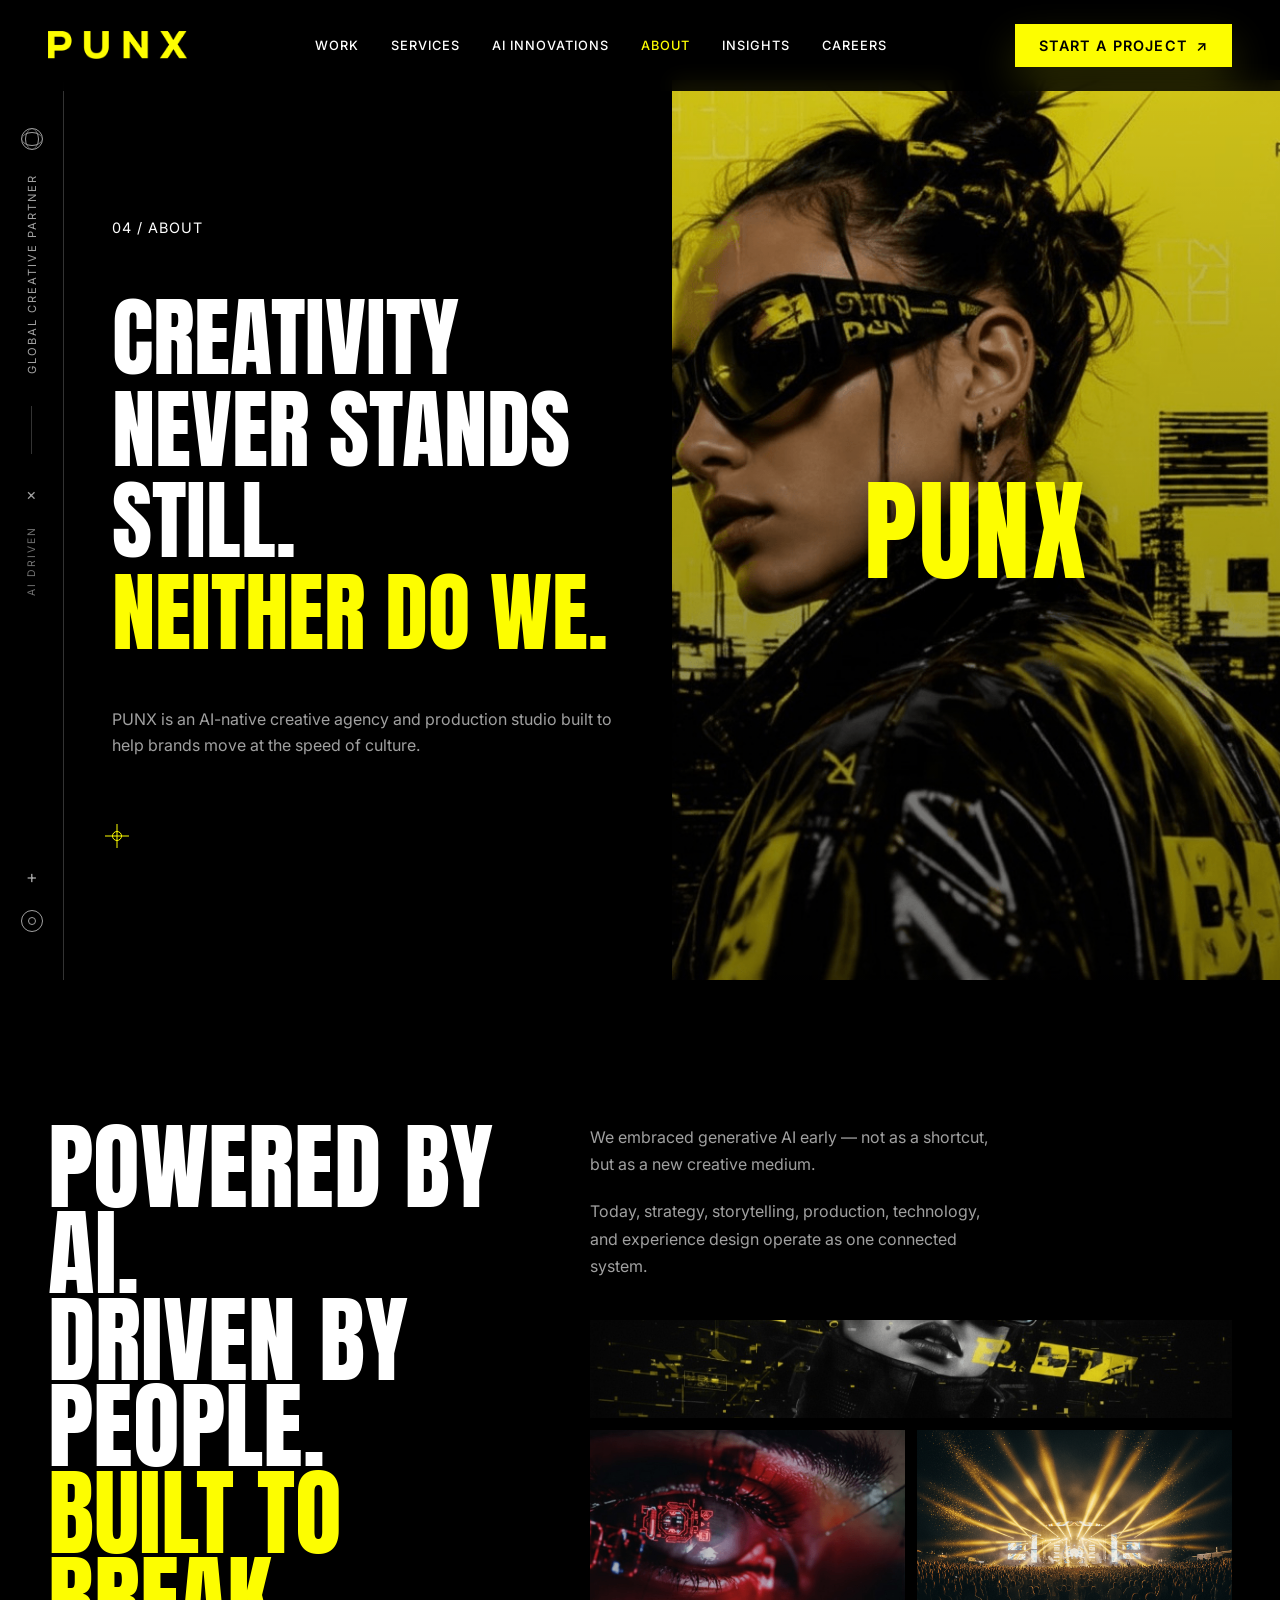
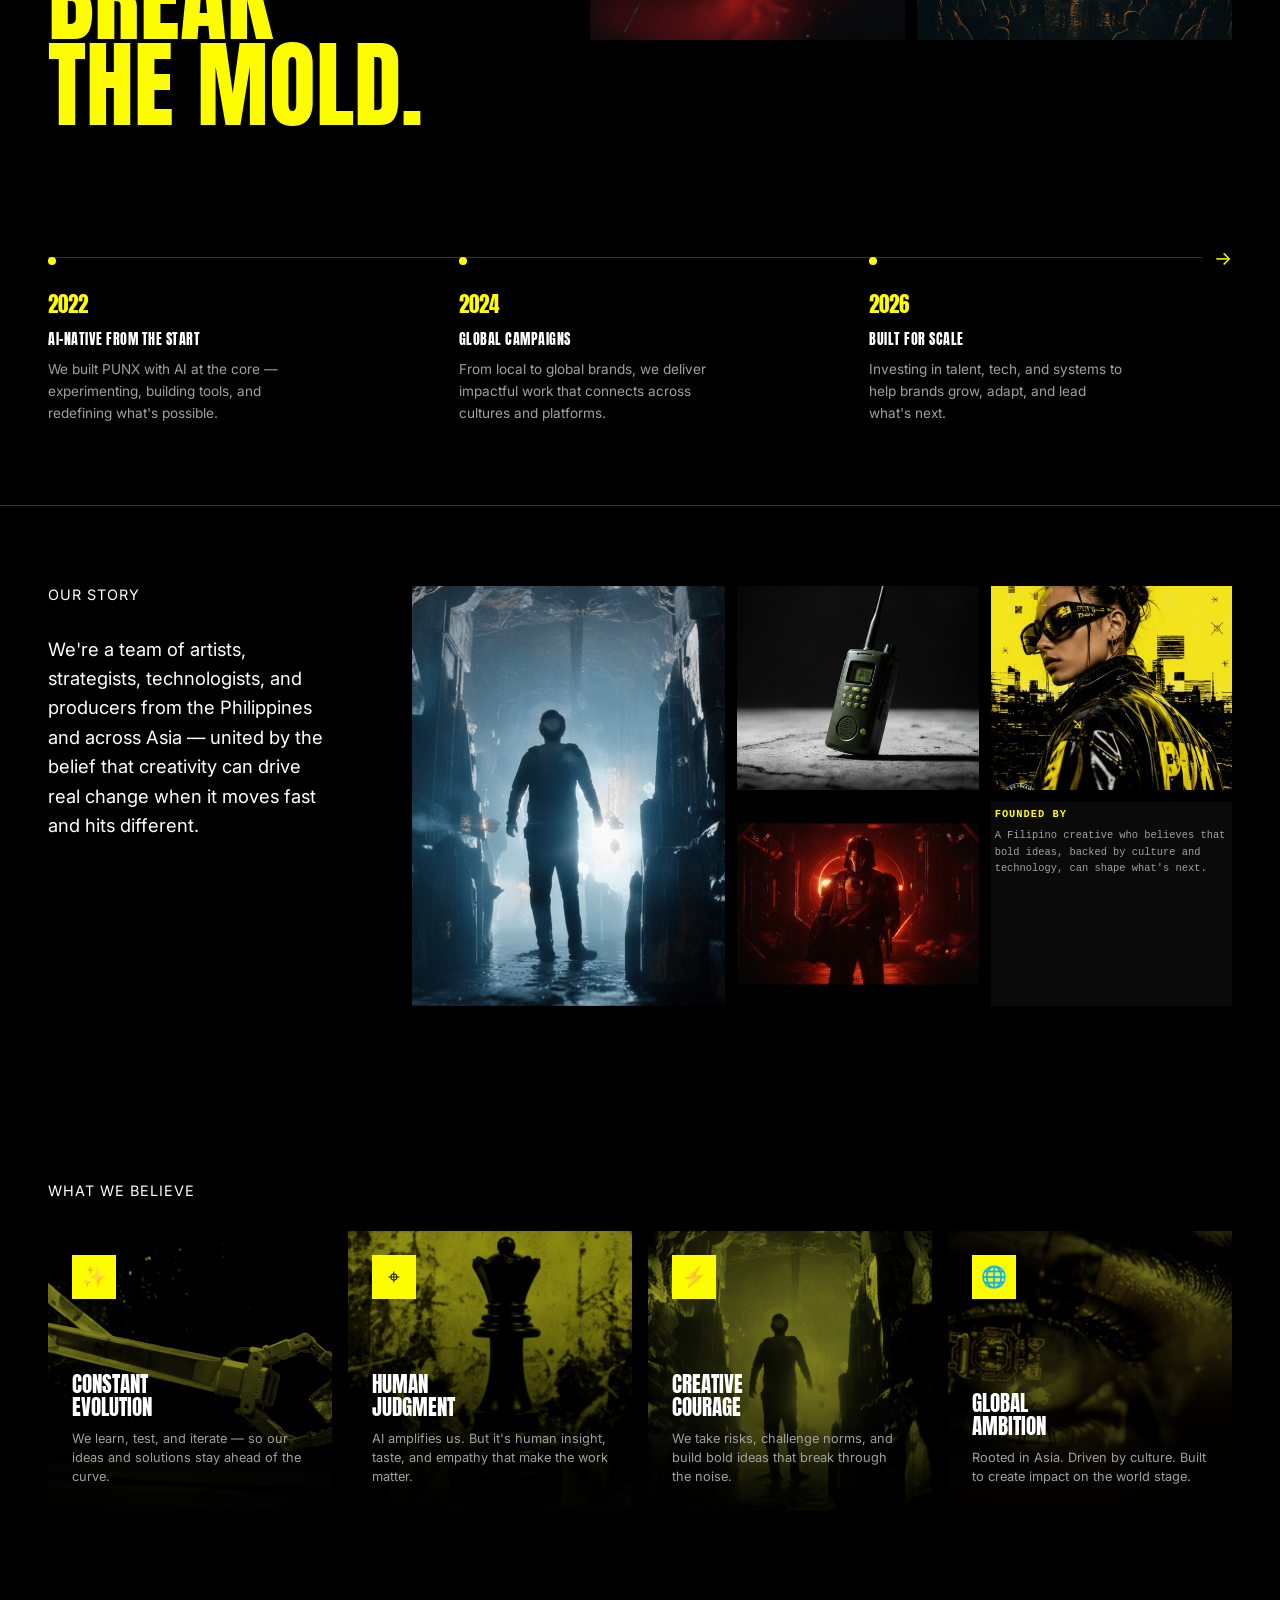
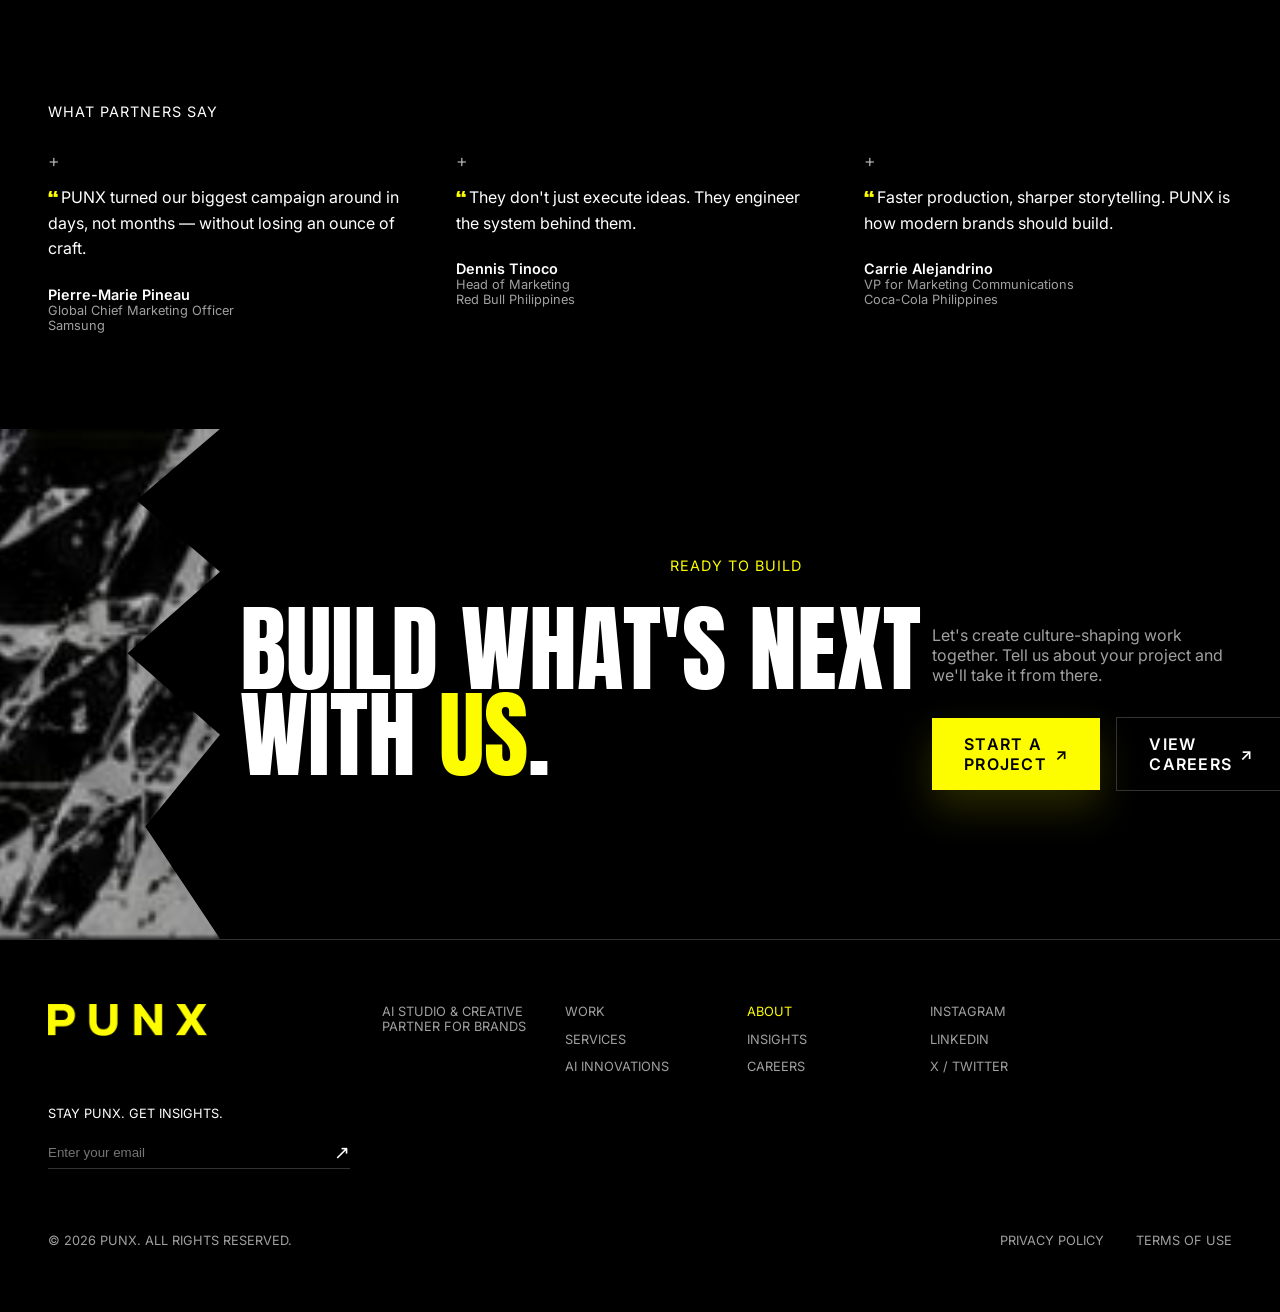
==== commit f23f9be2: "Align homepage, work, and about pages with mockups; add real client/work assets - Homepage: swap pla" ====
--- a/about.html
+++ b/about.html
@@ -20,7 +20,7 @@
             <a href="ai-innovations.html">AI INNOVATIONS</a>
             <a href="about.html" class="active">ABOUT</a>
             <a href="insights.html">INSIGHTS</a>
-            <a href="#">CAREERS</a>
+            <a href="careers.html">CAREERS</a>
             <a href="#" class="btn btn-primary nav-cta-mobile">START A PROJECT <span class="arrow">↗</span></a>
         </nav>
         <a href="#" class="btn btn-primary header-cta">START A PROJECT <span class="arrow">↗</span></a>
@@ -46,11 +46,11 @@
                 <div class="section-number">04 / ABOUT</div>
                 <h1 class="hero-title about-title">CREATIVITY<br>NEVER STANDS STILL.<br><span class="highlight">NEITHER DO WE.</span></h1>
                 <p class="hero-desc">PUNX is an AI-native creative agency and production studio built to help brands move at the speed of culture.</p>
-                <span class="icon-target" aria-hidden="true"></span>
+                <span class="hero-reticle" aria-hidden="true"></span>
             </div>
             <div class="hero-right reveal-item delay-1">
                 <div class="hero-image-container">
-                    <img src="img/home-img_09.jpg" alt="PUNX studio" class="hero-bg" />
+                    <img src="img/hero-model-yellow-jacket.png" alt="PUNX studio" class="hero-bg" />
                     <div class="hero-overlay"></div>
                     <div class="hero-wordmark" aria-hidden="true">PUNX</div>
                 </div>
@@ -215,7 +215,7 @@
             <div class="footer-links">
                 <a href="about.html" class="active">ABOUT</a>
                 <a href="insights.html">INSIGHTS</a>
-                <a href="#">CAREERS</a>
+                <a href="careers.html">CAREERS</a>
             </div>
             <div class="footer-links">
                 <a href="#">INSTAGRAM</a>
--- a/styles.css
+++ b/styles.css
@@ -66,15 +66,10 @@
     display: inline-block;
     height: 28px;
     aspect-ratio: 169 / 34;
-    background-color: var(--color-yellow);
-    -webkit-mask-image: url('img/punx-logo.png');
-    -webkit-mask-repeat: no-repeat;
-    -webkit-mask-size: contain;
-    -webkit-mask-position: left center;
-    mask-image: url('img/punx-logo.png');
-    mask-repeat: no-repeat;
-    mask-size: contain;
-    mask-position: left center;
+    background-image: url('img/punx-logo-yellow.png');
+    background-repeat: no-repeat;
+    background-size: contain;
+    background-position: left center;
     transition: opacity 0.2s ease;
 }
 
@@ -161,6 +156,11 @@
     z-index: 100;
     background: rgba(0, 0, 0, 0.9);
     backdrop-filter: blur(10px);
+}
+
+.header .logo-mark {
+    position: relative;
+    z-index: 201;
 }
 
 .main-nav {
@@ -356,6 +356,38 @@
     border-radius: 50%;
 }
 
+.hero-reticle {
+    display: inline-block;
+    width: 10px;
+    height: 10px;
+    border: 1px solid var(--color-yellow);
+    border-radius: 50%;
+    position: relative;
+}
+
+.hero-reticle::before,
+.hero-reticle::after {
+    content: '';
+    position: absolute;
+    background: var(--color-yellow);
+}
+
+.hero-reticle::before {
+    left: 50%;
+    top: -8px;
+    bottom: -8px;
+    width: 1px;
+    transform: translateX(-50%);
+}
+
+.hero-reticle::after {
+    top: 50%;
+    left: -8px;
+    right: -8px;
+    height: 1px;
+    transform: translateY(-50%);
+}
+
 .hero-left {
     padding: 4rem 3rem;
     display: flex;
@@ -405,7 +437,7 @@
 
 .hero-title {
     font-size: clamp(4rem, 10vw, 8rem);
-    line-height: 0.85;
+    line-height: 1;
     margin-bottom: 1.5rem;
 }
 
@@ -596,6 +628,19 @@
     animation-play-state: paused;
 }
 
+.client-logo {
+    height: 30px;
+    width: auto;
+    object-fit: contain;
+    opacity: 0.8;
+    flex-shrink: 0;
+    transition: opacity 0.25s ease;
+}
+
+.client-logo:hover {
+    opacity: 1;
+}
+
 /* Work */
 .work {
     display: grid;
@@ -618,7 +663,7 @@
     margin-top: 1rem;
     padding: 1rem;
     background: #111;
-    border-radius: 28px;
+    border-radius:0;
     box-shadow: 0 40px 100px rgba(0, 0, 0, 0.15);
 }
 
@@ -815,22 +860,48 @@
 }
 
 .innovation-card, .innovation-cta {
-    padding: 3rem;
+    padding: 2rem;
+}
+
+.innovation-card {
+    display: flex;
+    align-items: flex-start;
+    gap: 1.25rem;
+}
+
+.innovation-cta {
     display: flex;
     flex-direction: column;
     justify-content: space-between;
-    min-height: 300px;
-}
-
-.innovation-card.black-bg, .innovation-cta.black-bg {
+    gap: 1.5rem;
+    min-height: 220px;
+    position: relative;
+    overflow: hidden;
+}
+
+.innovation-cta::after {
+    content: '';
+    position: absolute;
+    top: 1.5rem;
+    right: 1.5rem;
+    width: 56px;
+    height: 56px;
+    background-image: radial-gradient(var(--color-yellow) 1px, transparent 1.5px);
+    background-size: 8px 8px;
+    opacity: 0.5;
+    pointer-events: none;
+}
+
+.innovation-cta.black-bg {
     background-color: var(--color-bg);
     color: var(--color-text);
 }
 
 .inno-badge {
-    width: 72px;
-    height: 72px;
+    width: 68px;
+    height: 68px;
     object-fit: cover;
+    flex-shrink: 0;
 }
 
 .os-logo {
@@ -839,13 +910,14 @@
 }
 
 .inno-content h3 {
-    font-size: 1.5rem;
-    margin-bottom: 1rem;
+    font-size: 1.3rem;
+    margin-bottom: 0.75rem;
 }
 
 .inno-content p {
-    font-size: 0.9rem;
-    margin-bottom: 1.5rem;
+    font-size: 0.85rem;
+    line-height: 1.4;
+    margin-bottom: 1.25rem;
     opacity: 0.8;
 }
 
@@ -868,6 +940,11 @@
     pointer-events: none;
 }
 
+.build-accent ~ * {
+    position: relative;
+    z-index: 1;
+}
+
 .lets-build .section-number,
 .lets-build .build-content {
     position: relative;
@@ -998,7 +1075,7 @@
 }
 
 .about-title.hero-title {
-    font-size: clamp(2.2rem, 4.6vw, 3.6rem);
+    font-size: clamp(2.8rem, 6.8vw, 5.5rem);
     line-height: 1.05;
 }
 
@@ -1012,6 +1089,12 @@
     vertical-align: middle;
     border: 2px solid var(--color-yellow);
     border-radius: 50%;
+    color: var(--color-yellow);
+}
+
+.section-dark .arrow-circle {
+    background-color: var(--color-bg);
+    border-color: var(--color-bg);
     color: var(--color-yellow);
 }
 
@@ -1105,14 +1188,6 @@
     background: linear-gradient(180deg, transparent 35%, rgba(0,0,0,0.88) 100%);
 }
 
-.work-tile--gradient {
-    background: linear-gradient(150deg, var(--tile-color, #333) 0%, #050505 75%);
-}
-
-.work-tile--gradient::before {
-    display: none;
-}
-
 .work-tile-content {
     position: relative;
     z-index: 2;
@@ -1139,6 +1214,44 @@
     justify-content: center;
     font-size: 1rem;
     flex-shrink: 0;
+}
+
+/* Work grid case-study tiles: black info panel + photo, side by side */
+.work-grid .work-tile {
+    display: grid;
+    grid-template-columns: minmax(170px, 34%) 1fr;
+    gap: 0;
+    padding: 0;
+}
+
+.work-grid .work-tile::before,
+.work-grid .work-tile::after {
+    content: none;
+}
+
+.work-grid .work-tile-content {
+    justify-content: space-between;
+    padding: 1.75rem;
+}
+
+.work-grid .work-tile-media {
+    position: relative;
+    overflow: hidden;
+}
+
+.work-grid .work-tile-media img {
+    position: absolute;
+    inset: 0;
+    width: 100%;
+    height: 100%;
+    object-fit: cover;
+    filter: none;
+    transition: transform 0.8s ease;
+}
+
+.work-grid .work-tile:hover .work-tile-media img {
+    transform: scale(1.06);
+    filter: none;
 }
 
 /* Impact stats */
@@ -2092,7 +2205,17 @@
 }
 
 .powered-media {
+    display: grid;
+    grid-template-columns: 1fr;
+    grid-template-rows: 1.6fr 1fr;
+    gap: 0.75rem;
+    height: 320px;
     margin-top: 2.5rem;
+}
+
+.powered-media .service-media-side {
+    grid-template-columns: repeat(2, 1fr);
+    grid-template-rows: 1fr;
 }
 
 /* Milestones */
@@ -2207,6 +2330,7 @@
     display: flex;
     flex-direction: column;
     gap: 0.3rem;
+    font-family: monospace;
     font-size: 0.65rem;
     line-height: 1.6;
     color: var(--color-gray);
@@ -2215,6 +2339,7 @@
 
 .founder-caption strong {
     color: var(--color-yellow);
+    font-family: monospace;
     font-size: 0.65rem;
     letter-spacing: 1px;
     font-weight: 600;
@@ -2246,10 +2371,22 @@
     filter: grayscale(55%) contrast(1.1) brightness(0.65);
 }
 
+.belief-card::before {
+    content: '';
+    position: absolute;
+    inset: 0;
+    z-index: 1;
+    background: var(--color-yellow);
+    mix-blend-mode: color;
+    opacity: 0.75;
+    pointer-events: none;
+}
+
 .belief-card::after {
     content: '';
     position: absolute;
     inset: 0;
+    z-index: 1;
     background: linear-gradient(180deg, transparent 25%, rgba(0, 0, 0, 0.92) 100%);
 }
 
@@ -2426,6 +2563,10 @@
     padding: 4rem 3rem;
 }
 
+.newsletter-banner--accent {
+    padding-left: 15rem;
+}
+
 .newsletter-banner-heading h2 {
     font-family: var(--font-heading);
     font-size: clamp(1.8rem, 3.5vw, 2.5rem);
@@ -2476,6 +2617,225 @@
     flex-shrink: 0;
 }
 
+/* Careers page */
+.hero--careers {
+    min-height: auto;
+    padding-bottom: 3rem;
+}
+
+.hero--careers .hero-right {
+    min-height: 100vh;
+    padding: 1.5rem;
+    display: block;
+}
+
+.career-collage {
+    display: grid;
+    grid-template-columns: repeat(4, 1fr);
+    grid-template-rows: repeat(3, 1fr);
+    grid-template-areas:
+        "portrait video meta meta"
+        "portrait concert concert tall"
+        "small team team tall";
+    gap: 0.6rem;
+    width: 100%;
+    height: 100%;
+}
+
+.collage-cell {
+    position: relative;
+    overflow: hidden;
+    background: #111;
+}
+
+.collage-cell img {
+    width: 100%;
+    height: 100%;
+    object-fit: cover;
+    filter: grayscale(25%);
+}
+
+.collage-cell--portrait { grid-area: portrait; }
+.collage-cell--video { grid-area: video; }
+.collage-cell--concert { grid-area: concert; }
+.collage-cell--tall { grid-area: tall; }
+.collage-cell--small { grid-area: small; }
+.collage-cell--team { grid-area: team; }
+
+.collage-meta {
+    grid-area: meta;
+    display: flex;
+    flex-direction: column;
+    align-items: flex-end;
+    justify-content: center;
+    gap: 0.2rem;
+    font-size: 0.65rem;
+    letter-spacing: 0.5px;
+    color: var(--color-gray);
+    text-align: right;
+    padding: 0.5rem;
+}
+
+.collage-meta .hero-coords-label {
+    color: var(--color-yellow);
+    font-weight: 600;
+}
+
+/* How We Work */
+.hwm-row {
+    display: grid;
+    grid-template-columns: minmax(240px, 1fr) 2.6fr;
+    gap: 3rem;
+    align-items: center;
+    padding: 5rem 3rem;
+    border-bottom: 1px solid var(--color-border);
+}
+
+.hwm-row .section-title {
+    margin-bottom: 1.5rem;
+}
+
+/* Our Culture */
+.culture-row {
+    display: grid;
+    grid-template-columns: repeat(3, 1fr);
+    gap: 4px;
+}
+
+.culture-tile {
+    min-height: 220px;
+    padding: 1.5rem;
+}
+
+/* Open Roles */
+.roles-row {
+    display: grid;
+    grid-template-columns: minmax(240px, 1fr) 2.6fr;
+    gap: 3rem;
+    padding: 5rem 3rem;
+    border-bottom: 1px solid var(--color-border);
+}
+
+.roles-note {
+    display: flex;
+    align-items: flex-start;
+    gap: 0.6rem;
+    color: var(--color-gray);
+    font-size: 0.85rem;
+    line-height: 1.6;
+    max-width: 240px;
+}
+
+.roles-note .icon-plus {
+    flex-shrink: 0;
+    margin-top: 0.15rem;
+}
+
+.role-row {
+    display: flex;
+    align-items: center;
+    justify-content: space-between;
+    gap: 1.5rem;
+    padding: 1.5rem 0;
+    border-bottom: 1px solid var(--color-border);
+}
+
+.role-row:first-child {
+    border-top: 1px solid var(--color-border);
+}
+
+.role-title {
+    font-family: var(--font-heading);
+    font-size: clamp(1.2rem, 2.2vw, 1.6rem);
+    flex: 1;
+}
+
+.role-location {
+    color: var(--color-gray);
+    font-size: 0.85rem;
+    letter-spacing: 0.5px;
+}
+
+.apply-link {
+    display: flex;
+    align-items: center;
+    gap: 0.5rem;
+    color: var(--color-yellow);
+    font-size: 0.85rem;
+    font-weight: 600;
+    letter-spacing: 0.5px;
+    flex-shrink: 0;
+}
+
+/* Our Team gallery */
+.team-gallery {
+    display: grid;
+    grid-template-columns: repeat(4, 1fr) 1.6fr;
+    grid-template-rows: repeat(2, 1fr);
+    gap: 0.5rem;
+    height: 340px;
+}
+
+.team-cell {
+    position: relative;
+    overflow: hidden;
+    background: #0a0a0a;
+}
+
+.team-cell img {
+    width: 100%;
+    height: 100%;
+    object-fit: cover;
+    filter: grayscale(25%);
+}
+
+.team-cell--wide {
+    grid-column: 5;
+    grid-row: 1 / 3;
+}
+
+.team-cell--label {
+    display: flex;
+    align-items: center;
+    justify-content: center;
+    text-align: center;
+    padding: 0.75rem;
+    font-family: var(--font-heading);
+    font-size: 0.95rem;
+    line-height: 1.2;
+    color: #fff;
+}
+
+/* Not seeing your role CTA */
+.role-cta {
+    display: flex;
+    align-items: center;
+    justify-content: space-between;
+    flex-wrap: wrap;
+    gap: 2rem;
+    padding: 4rem 3rem;
+    border-bottom: 1px solid var(--color-border);
+}
+
+.role-cta h2 {
+    font-family: var(--font-heading);
+    font-size: clamp(1.6rem, 3.2vw, 2.4rem);
+    line-height: 1.1;
+}
+
+.role-cta-text {
+    display: flex;
+    align-items: center;
+    gap: 2rem;
+    flex-wrap: wrap;
+}
+
+.role-cta-text p {
+    color: var(--color-gray);
+    max-width: 320px;
+    line-height: 1.6;
+}
+
 /* Responsive */
 @media (max-width: 1024px) {
     .hero {
@@ -2617,9 +2977,41 @@
     .newsletter-banner {
         justify-content: flex-start;
     }
+    .newsletter-banner--accent {
+        padding-left: 3rem;
+    }
     .newsletter-form-lg {
         width: 100%;
         min-width: 0;
+    }
+    .career-collage {
+        grid-template-columns: repeat(2, 1fr);
+        grid-template-rows: repeat(5, 140px);
+        grid-template-areas:
+            "portrait video"
+            "portrait meta"
+            "concert concert"
+            "tall small"
+            "tall team";
+    }
+    .hwm-row, .roles-row {
+        grid-template-columns: 1fr;
+    }
+    .culture-row {
+        grid-template-columns: 1fr;
+    }
+    .team-gallery {
+        grid-template-columns: repeat(2, 1fr);
+        grid-template-rows: repeat(4, 140px);
+        grid-auto-rows: 140px;
+        height: auto;
+    }
+    .team-cell--wide {
+        grid-row: span 1;
+        grid-column: span 2;
+    }
+    .role-row {
+        flex-wrap: wrap;
     }
 }
 
@@ -2767,4 +3159,35 @@
     .newsletter-banner {
         padding: 2.5rem 1.5rem;
     }
-}
+    .hero--careers .hero-right {
+        min-height: 70vh;
+        padding: 1rem;
+    }
+    .career-collage {
+        grid-template-columns: repeat(2, 1fr);
+        grid-template-rows: repeat(5, 110px);
+    }
+    .hwm-row, .roles-row {
+        padding: 3.5rem 1.5rem;
+        gap: 2rem;
+    }
+    .role-row {
+        padding: 1.25rem 0;
+    }
+    .role-title {
+        flex-basis: 100%;
+    }
+    .team-gallery {
+        grid-template-columns: repeat(2, 1fr);
+        grid-template-rows: repeat(4, 110px);
+        grid-auto-rows: 110px;
+        height: auto;
+    }
+    .team-cell--wide {
+        grid-column: span 2;
+        grid-row: span 1;
+    }
+    .role-cta {
+        padding: 3rem 1.5rem;
+    }
+}
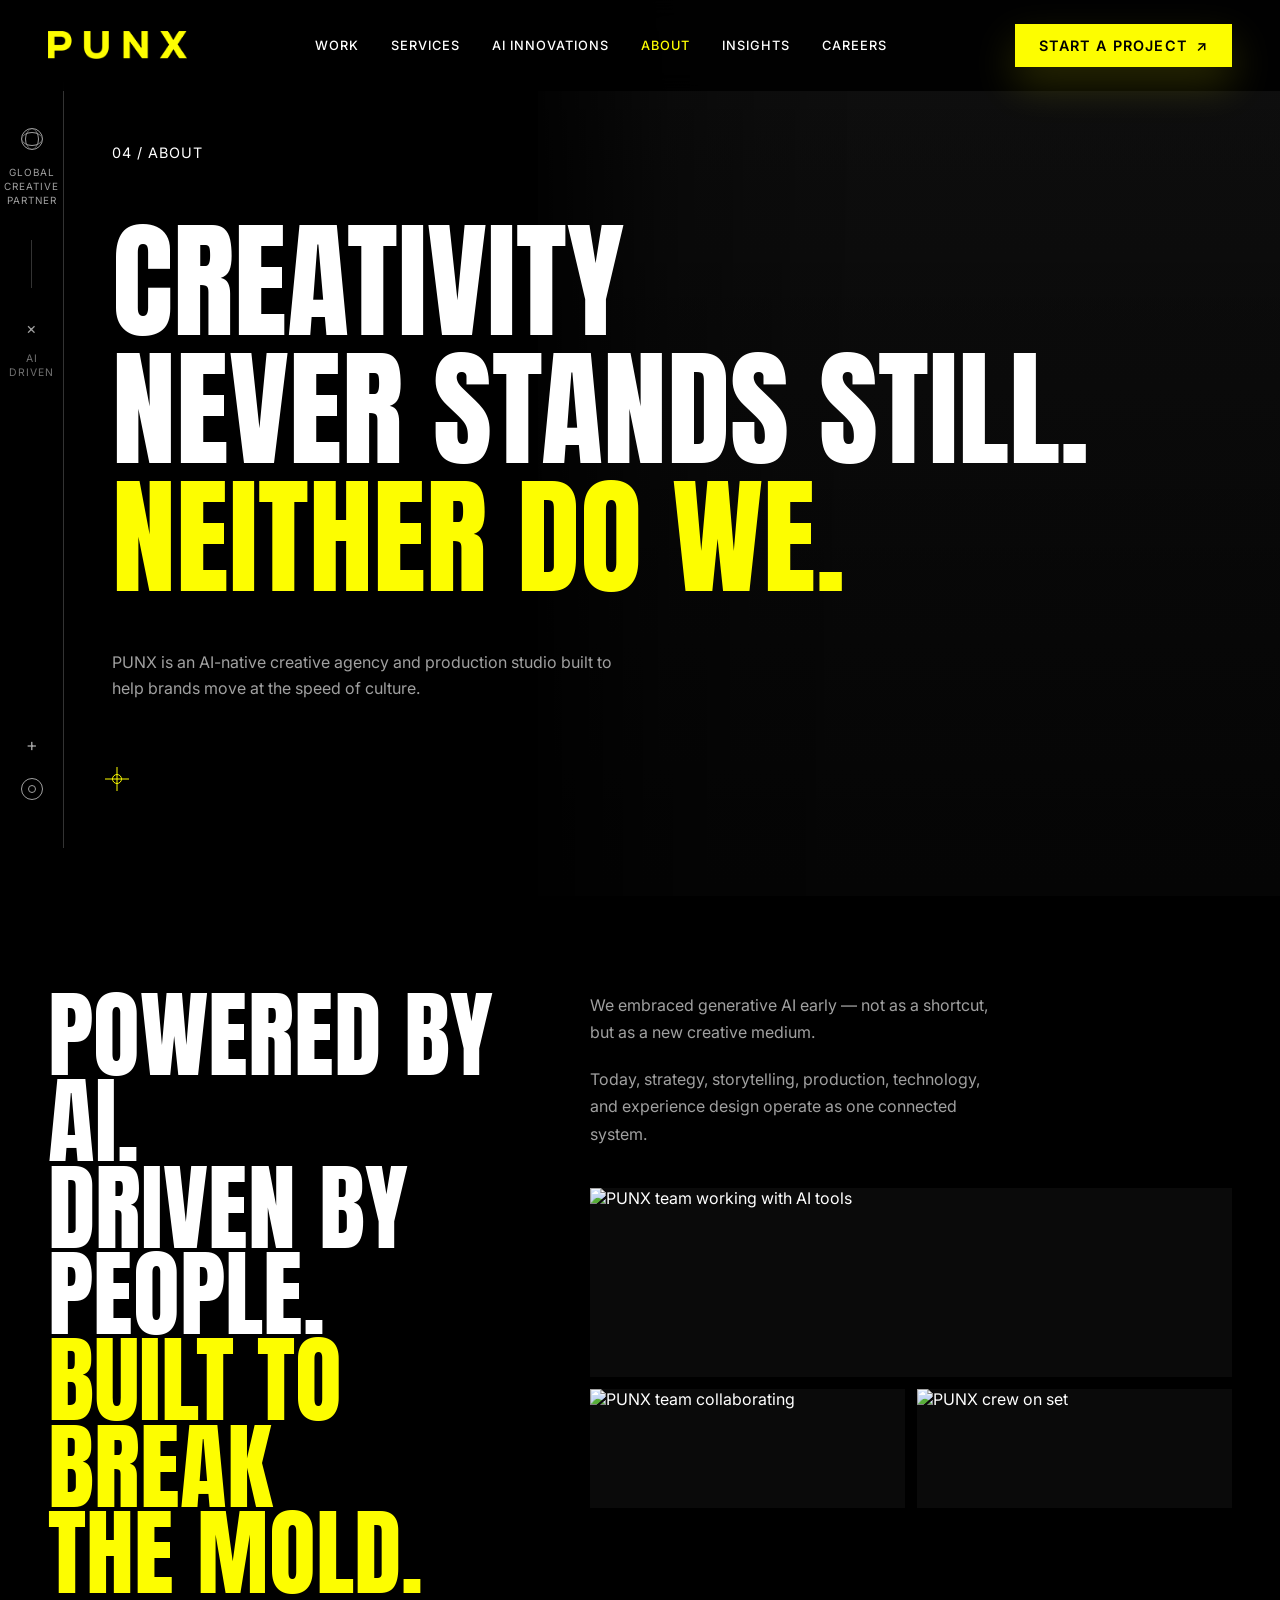
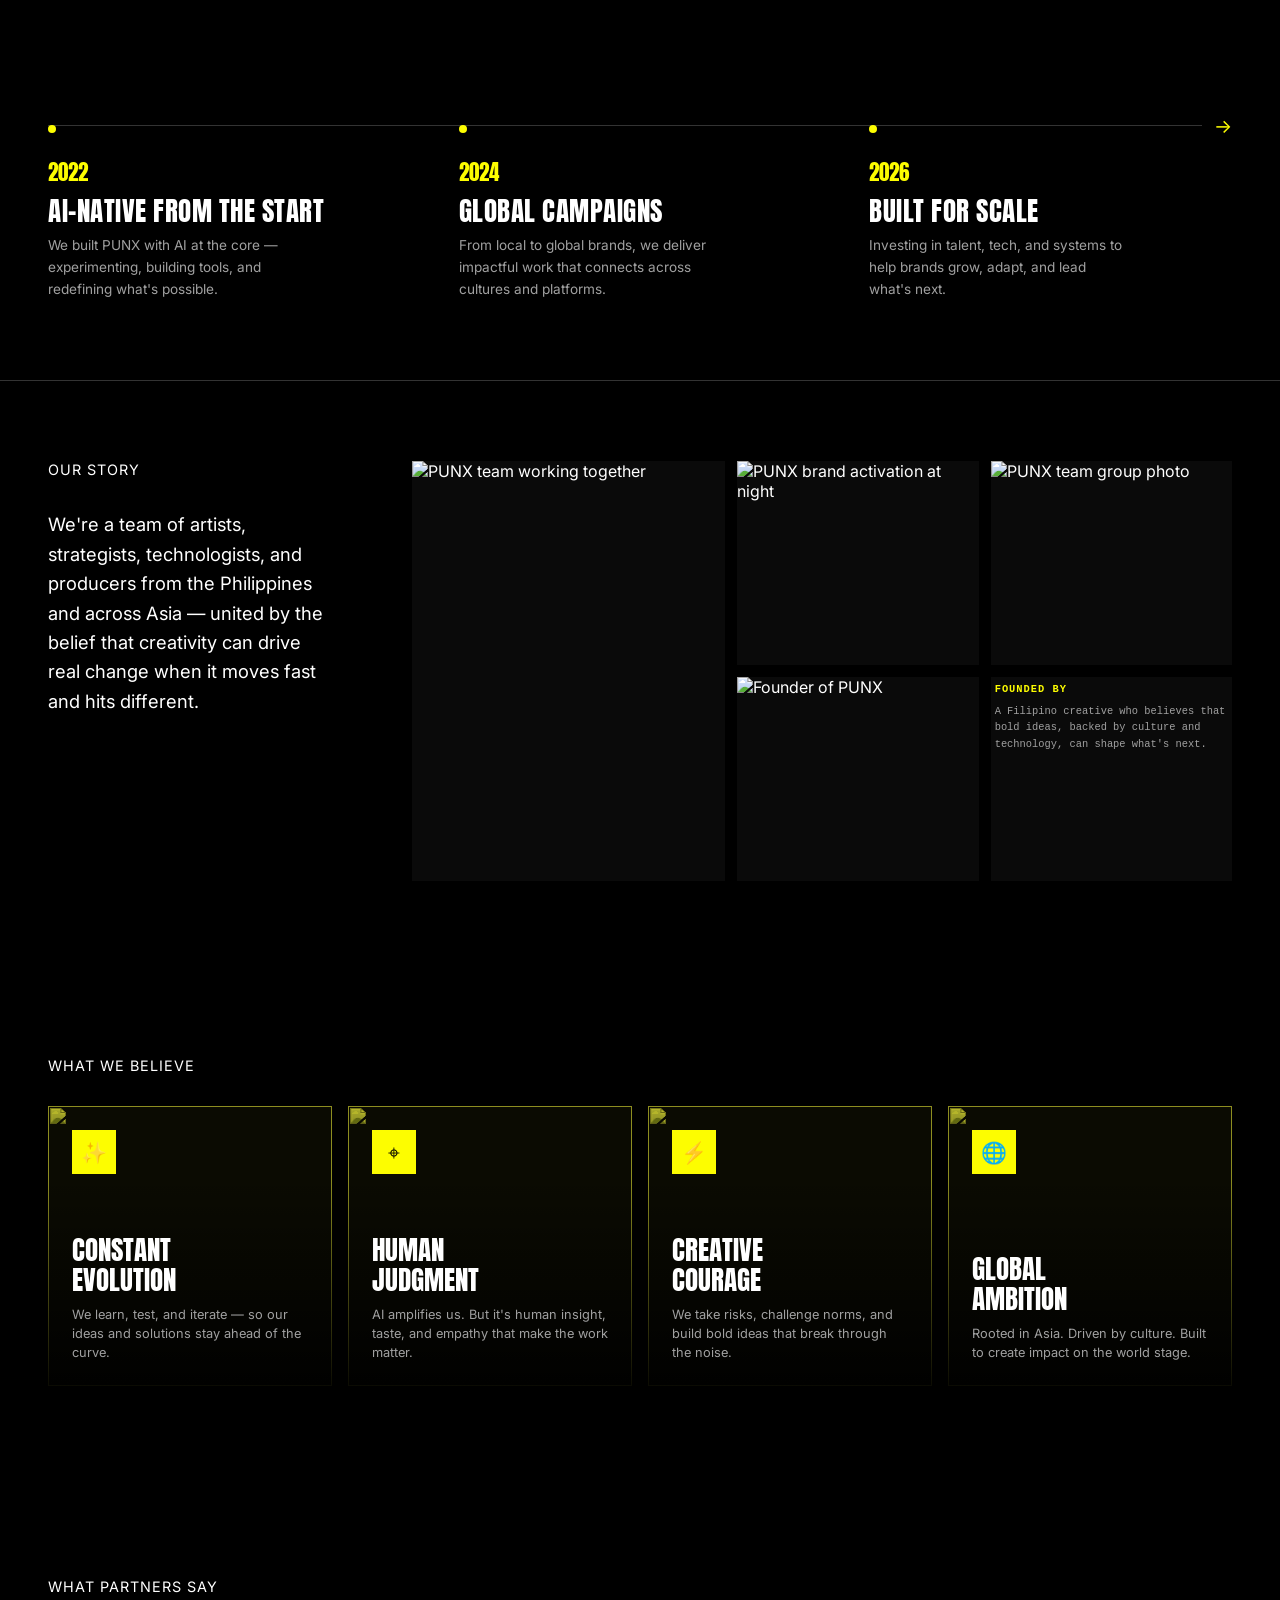
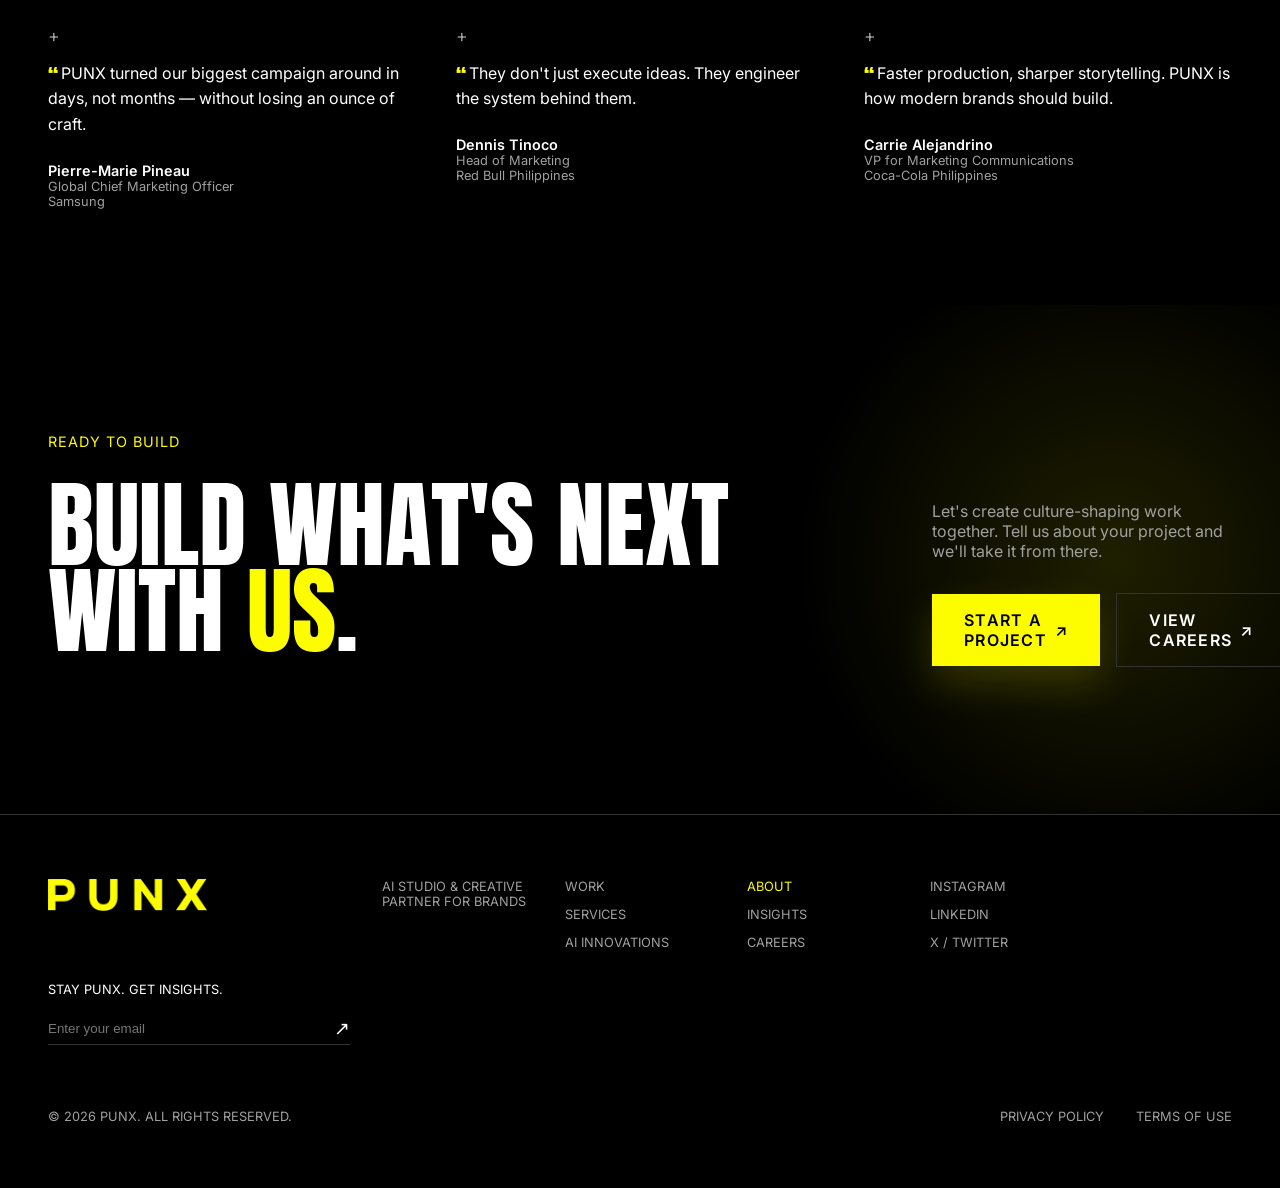
==== commit f04734f7: "Add Let's Build contact page; wire real images into About, AI Innovations, Careers, and Insights - N" ====
--- a/about.html
+++ b/about.html
@@ -21,9 +21,9 @@
             <a href="about.html" class="active">ABOUT</a>
             <a href="insights.html">INSIGHTS</a>
             <a href="careers.html">CAREERS</a>
-            <a href="#" class="btn btn-primary nav-cta-mobile">START A PROJECT <span class="arrow">↗</span></a>
+            <a href="lets-build.html" class="btn btn-primary nav-cta-mobile">START A PROJECT <span class="arrow">↗</span></a>
         </nav>
-        <a href="#" class="btn btn-primary header-cta">START A PROJECT <span class="arrow">↗</span></a>
+        <a href="lets-build.html" class="btn btn-primary header-cta">START A PROJECT <span class="arrow">↗</span></a>
         <button type="button" class="nav-toggle" id="navToggle" aria-label="Toggle menu" aria-expanded="false" aria-controls="mainNav">
             <span></span><span></span><span></span>
         </button>
@@ -50,9 +50,9 @@
             </div>
             <div class="hero-right reveal-item delay-1">
                 <div class="hero-image-container">
-                    <img src="img/hero-model-yellow-jacket.png" alt="PUNX studio" class="hero-bg" />
+                    <img src="img/page/About/about-img-10.webp" alt="PUNX studio" class="hero-bg" />
                     <div class="hero-overlay"></div>
-                    <div class="hero-wordmark" aria-hidden="true">PUNX</div>
+             
                 </div>
             </div>
         </section>
@@ -65,14 +65,14 @@
                 <p>Today, strategy, storytelling, production, technology, and experience design operate as one connected system.</p>
                 <div class="service-media powered-media">
                     <div class="service-media-main">
-                        <img src="img/service-ai-content.png" alt="PUNX team working with AI tools">
+                        <img src="img/page/About/about-img-5.webp" alt="PUNX team working with AI tools">
                     </div>
                     <div class="service-media-side">
                         <div class="service-media-thumb">
-                            <img src="img/portfolio-eye-punx.png" alt="PUNX team collaborating">
+                            <img src="img/page/About/about-img-6.webp" alt="PUNX team collaborating">
                         </div>
                         <div class="service-media-thumb">
-                            <img src="img/service-brand-activations.png" alt="PUNX crew on set">
+                            <img src="img/page/About/about-img-4.webp" alt="PUNX crew on set">
                         </div>
                     </div>
                 </div>
@@ -108,16 +108,16 @@
             </div>
             <div class="story-grid reveal-item delay-2">
                 <div class="story-cell story-cell--main">
-                    <img src="img/portfolio-tunnel-figure.png" alt="PUNX team working together">
+                    <img src="img/page/About/about-img-7.webp" alt="PUNX team working together">
                 </div>
                 <div class="story-cell">
-                    <img src="img/portfolio-walkie-talkie.png" alt="PUNX brand activation at night">
+                    <img src="img/page/About/about-img-9.webp" alt="PUNX brand activation at night">
                 </div>
                 <div class="story-cell">
-                    <img src="img/hero-model-yellow-jacket.png" alt="PUNX team group photo">
+                    <img src="img/page/About/about-img-98.webp" alt="PUNX team group photo">
                 </div>
                 <div class="story-cell">
-                    <img src="img/portfolio-red-armor.png" alt="Founder of PUNX">
+                    <img src="img/page/About/about-img-8.webp" alt="Founder of PUNX">
                 </div>
                 <div class="story-cell founder-caption">
                     <strong>FOUNDED BY</strong>
@@ -131,25 +131,25 @@
             <div class="section-number reveal-item delay-0">WHAT WE BELIEVE</div>
             <div class="belief-grid">
                 <div class="belief-card reveal-item delay-1">
-                    <img src="img/service-digital-solutions.png" alt="">
+                    <img src="img/page/About/about-img-1.webp" alt="">
                     <span class="service-row-icon" aria-hidden="true">✨</span>
                     <h3>CONSTANT<br>EVOLUTION</h3>
                     <p>We learn, test, and iterate — so our ideas and solutions stay ahead of the curve.</p>
                 </div>
                 <div class="belief-card reveal-item delay-2">
-                    <img src="img/service-creative-strategy.png" alt="">
+                    <img src="img/page/About/about-img-2.webp" alt="">
                     <span class="service-row-icon" aria-hidden="true">⌖</span>
                     <h3>HUMAN<br>JUDGMENT</h3>
                     <p>AI amplifies us. But it's human insight, taste, and empathy that make the work matter.</p>
                 </div>
                 <div class="belief-card reveal-item delay-3">
-                    <img src="img/portfolio-tunnel-figure.png" alt="">
+                    <img src="img/page/About/about-img-99.webp" alt="">
                     <span class="service-row-icon" aria-hidden="true">⚡</span>
                     <h3>CREATIVE<br>COURAGE</h3>
                     <p>We take risks, challenge norms, and build bold ideas that break through the noise.</p>
                 </div>
                 <div class="belief-card reveal-item delay-4">
-                    <img src="img/portfolio-eye-punx.png" alt="">
+                    <img src="img/page/About/about-img-3.webp" alt="">
                     <span class="service-row-icon" aria-hidden="true">🌐</span>
                     <h3>GLOBAL<br>AMBITION</h3>
                     <p>Rooted in Asia. Driven by culture. Built to create impact on the world stage.</p>
@@ -184,14 +184,13 @@
 
         <!-- Ready to Build -->
         <section class="lets-build about-cta section-black animate-reveal">
-            <img src="img/home-img_09.jpg" alt="" class="build-accent" aria-hidden="true">
             <div class="section-number section-number--accent">READY TO BUILD</div>
             <div class="build-content reveal-item delay-2">
                 <h2 class="section-title">BUILD WHAT'S NEXT<br>WITH <span class="highlight">US</span>.</h2>
                 <div class="build-text">
                     <p>Let's create culture-shaping work together. Tell us about your project and we'll take it from there.</p>
                     <div class="build-cta">
-                        <a href="#" class="btn btn-primary btn-large">START A PROJECT <span class="arrow">↗</span></a>
+                        <a href="lets-build.html" class="btn btn-primary btn-large">START A PROJECT <span class="arrow">↗</span></a>
                         <a href="#" class="btn btn-secondary btn-large">VIEW CAREERS <span class="arrow">↗</span></a>
                         <span class="build-smiley" aria-hidden="true">☺</span>
                     </div>
--- a/styles.css
+++ b/styles.css
@@ -7,6 +7,18 @@
     
     --font-heading: 'Anton', sans-serif;
     --font-body: 'Inter', sans-serif;
+
+    /* Heading type scale — standardized across all pages.
+       Use these instead of one-off font-size/line-height values on new headings. */
+    --fs-display: clamp(4rem, 10vw, 8rem);      /* H1 hero — same size on every page */
+    --fs-h2: clamp(3rem, 8vw, 6rem);            /* H2 — big section title */
+    --fs-h2-sm: clamp(1.8rem, 3.3vw, 2.6rem);   /* H2/H3 — featured/CTA subsection headline */
+    --fs-h3: clamp(1.3rem, 2.2vw, 1.7rem);      /* H3 — card / list-item title */
+
+    --lh-display: 1;
+    --lh-h2: 0.9;
+    --lh-h2-sm: 1.05;
+    --lh-h3: 1.1;
 }
 
 * {
@@ -86,11 +98,12 @@
     letter-spacing: 1px;
     margin-bottom: 2rem;
     font-family: var(--font-body);
+    text-align: left;
 }
 
 .section-title {
-    font-size: clamp(3rem, 8vw, 6rem);
-    line-height: 0.9;
+    font-size: var(--fs-h2);
+    line-height: var(--lh-h2);
     margin-bottom: 2rem;
 }
 
@@ -305,11 +318,12 @@
 }
 
 .hero-rail-label {
-    writing-mode: vertical-rl;
-    transform: rotate(180deg);
-    font-size: 0.7rem;
-    letter-spacing: 2px;
-    margin-top: 1.5rem;
+    font-size: 0.62rem;
+    letter-spacing: 1px;
+    line-height: 1.4;
+    text-align: center;
+    max-width: 56px;
+    margin-top: 1rem;
 }
 
 .hero-rail-label--sub {
@@ -436,8 +450,8 @@
 }
 
 .hero-title {
-    font-size: clamp(4rem, 10vw, 8rem);
-    line-height: 1;
+    font-size: var(--fs-display);
+    line-height: var(--lh-display);
     margin-bottom: 1.5rem;
 }
 
@@ -641,6 +655,13 @@
     opacity: 1;
 }
 
+/* Badge/crest-style logos (near-square) render too small at a fixed
+   height next to wide wordmark logos, so give them extra height to
+   match the visual weight of the rest of the strip. */
+.client-logo--badge {
+    height: 52px;
+}
+
 /* Work */
 .work {
     display: grid;
@@ -652,6 +673,10 @@
 
 .section-header {
     max-width: 520px;
+}
+
+.work .section-title {
+    font-size: clamp(2.4rem, 4.8vw, 4.2rem);
 }
 
 .section-header p {
@@ -779,8 +804,12 @@
 .wwd-header {
     display: flex;
     justify-content: space-between;
-    align-items: flex-end;
+    align-items: flex-start;
     margin-bottom: 4rem;
+}
+
+.wwd-header .section-title {
+    font-size: clamp(1.8rem, 3.4vw, 3.2rem);
 }
 
 .wwd-desc {
@@ -795,14 +824,14 @@
 }
 
 .service-card {
-    border-top: 2px solid var(--color-yellow);
-    padding-top: 1.5rem;
+    border: 1px solid rgba(255,255,255,0.15);
+    padding: 0 1.25rem 1.5rem;
 }
 
 .service-img {
     position: relative;
-    margin-bottom: 1.5rem;
-    height: 150px;
+    margin: 0 -1.25rem 1.5rem;
+    height: 175px;
     overflow: hidden;
 }
 
@@ -834,9 +863,9 @@
 
 .service-card h3 {
     font-family: var(--font-heading);
-    font-size: 2rem;
+    font-size: var(--fs-h3);
+    line-height: var(--lh-h3);
     margin-bottom: 1rem;
-    line-height: 1;
 }
 
 .service-card p {
@@ -898,8 +927,8 @@
 }
 
 .inno-badge {
-    width: 68px;
-    height: 68px;
+    width: clamp(96px, 10vw, 140px);
+    height: clamp(96px, 10vw, 140px);
     object-fit: cover;
     flex-shrink: 0;
 }
@@ -910,7 +939,8 @@
 }
 
 .inno-content h3 {
-    font-size: 1.3rem;
+    font-size: var(--fs-h3);
+    line-height: var(--lh-h3);
     margin-bottom: 0.75rem;
 }
 
@@ -926,23 +956,65 @@
     position: relative;
     overflow: hidden;
     text-align: center;
-    padding: 8rem 3rem 8rem 15rem;
-}
-
-.build-accent {
+    padding: 8rem 3rem;
+}
+
+.lets-build::before {
+    content: '';
     position: absolute;
-    left: 0;
-    top: 0;
-    width: 220px;
-    height: 100%;
-    object-fit: cover;
-    clip-path: polygon(0 0, 100% 0, 62% 14%, 100% 28%, 58% 44%, 100% 60%, 66% 78%, 100% 100%, 0 100%);
+    right: -12%;
+    top: 50%;
+    width: 640px;
+    height: 640px;
+    background: radial-gradient(circle, rgba(253,253,0,0.12) 0%, rgba(253,253,0,0) 70%);
+    transform: translateY(-50%);
     pointer-events: none;
 }
 
-.build-accent ~ * {
-    position: relative;
-    z-index: 1;
+.build-decor {
+    position: absolute;
+    inset: 0;
+    pointer-events: none;
+}
+
+.build-decor-ring {
+    position: absolute;
+    left: -10%;
+    top: 50%;
+    border-radius: 50%;
+    transform: translateY(-50%);
+}
+
+.build-decor-ring--lg {
+    width: 480px;
+    height: 480px;
+    border: 1px solid var(--color-border);
+}
+
+.build-decor-ring--sm {
+    width: 280px;
+    height: 280px;
+    left: calc(-10% + 100px);
+    border: 1px dashed rgba(253,253,0,0.3);
+}
+
+.build-decor-plus,
+.build-decor-x {
+    position: absolute;
+    color: var(--color-gray);
+    opacity: 0.6;
+}
+
+.build-decor-plus {
+    left: 9%;
+    top: 24%;
+    font-size: 1.3rem;
+}
+
+.build-decor-x {
+    left: 15%;
+    bottom: 22%;
+    font-size: 1.1rem;
 }
 
 .lets-build .section-number,
@@ -1070,15 +1142,6 @@
     min-height: 100vh;
 }
 
-.work-title.hero-title {
-    font-size: clamp(3rem, 7vw, 5.5rem);
-}
-
-.about-title.hero-title {
-    font-size: clamp(2.8rem, 6.8vw, 5.5rem);
-    line-height: 1.05;
-}
-
 .arrow-circle {
     display: inline-flex;
     align-items: center;
@@ -1087,7 +1150,6 @@
     height: 0.55em;
     font-size: 0.4em;
     vertical-align: middle;
-    border: 2px solid var(--color-yellow);
     border-radius: 50%;
     color: var(--color-yellow);
 }
@@ -1276,24 +1338,32 @@
     display: flex;
     flex: 1;
     flex-wrap: wrap;
-    gap: 3rem;
+    gap: 0;
 }
 
 .impact-item {
     display: flex;
     align-items: center;
     gap: 1.25rem;
+    padding: 0 3rem;
+    border-left: 1px solid var(--color-border);
+}
+
+.impact-item:first-child {
+    padding-left: 0;
+    border-left: none;
 }
 
 .impact-icon {
-    width: 42px;
-    height: 42px;
-    border: 1px solid var(--color-border);
-    border-radius: 50%;
+    width: 34px;
+    height: 34px;
+    background: var(--color-yellow);
+    color: var(--color-bg);
+    border-radius: 4px;
     display: flex;
     align-items: center;
     justify-content: center;
-    color: var(--color-yellow);
+    font-size: 1rem;
     flex-shrink: 0;
 }
 
@@ -1383,8 +1453,8 @@
 
 .featured-title {
     font-family: var(--font-heading);
-    font-size: clamp(1.8rem, 3vw, 2.6rem);
-    line-height: 1.05;
+    font-size: var(--fs-h2-sm);
+    line-height: var(--lh-h2-sm);
     text-transform: uppercase;
 }
 
@@ -1396,6 +1466,17 @@
 
 .hero--services .hero-right {
     min-height: 100vh;
+}
+
+.hero--services .hero-bg {
+    width: 100%;
+    height: 100%;
+    transform: none;
+    object-position: 68% 38%;
+}
+
+.hero--services .hero-image-container:hover .hero-bg {
+    transform: scale(1.03);
 }
 
 /* Stats banner */
@@ -1448,6 +1529,25 @@
     border-bottom: 1px solid var(--color-border);
 }
 
+.service-row--light {
+    background: #f2f2f0;
+    color: #111;
+}
+
+.service-row--light .section-number,
+.service-row--light .service-row-info p {
+    color: #444;
+}
+
+.service-row--light .tag-pill {
+    color: #333;
+    border-color: rgba(0,0,0,0.15);
+}
+
+.service-row--light .explore-link {
+    color: var(--color-bg);
+}
+
 .service-row-icon {
     width: 44px;
     height: 44px;
@@ -1462,8 +1562,8 @@
 
 .service-row-info h2 {
     font-family: var(--font-heading);
-    font-size: clamp(1.8rem, 3.5vw, 2.75rem);
-    line-height: 1.05;
+    font-size: var(--fs-h2-sm);
+    line-height: var(--lh-h2-sm);
     margin-bottom: 1.25rem;
 }
 
@@ -1493,8 +1593,10 @@
 .service-media {
     display: grid;
     grid-template-columns: 1.7fr 1fr;
+    grid-template-rows: 380px;
     gap: 1rem;
     height: 380px;
+    overflow: hidden;
 }
 
 .service-media-main {
@@ -1593,10 +1695,40 @@
 .hero--ai {
     min-height: auto;
     padding-bottom: 3rem;
+    position: relative;
+    grid-template-columns: 64px 1fr;
+    overflow: hidden;
+}
+
+.hero--ai .hero-rail,
+.hero--ai .hero-left {
+    position: relative;
+    z-index: 2;
 }
 
 .hero--ai .hero-right {
-    min-height: 100vh;
+    position: absolute;
+    inset: 0;
+    z-index: 0;
+    min-height: 0;
+    height: 100%;
+}
+
+.hero--ai .hero-image-container {
+    width: 100%;
+    height: 100%;
+}
+
+.hero--ai .hero-bg {
+    width: 100%;
+    height: 100%;
+    object-position: center;
+}
+
+.hero--ai .hero-overlay {
+    background:
+        linear-gradient(90deg, rgba(0,0,0,0.92) 0%, rgba(0,0,0,0.6) 40%, rgba(0,0,0,0.15) 75%),
+        linear-gradient(180deg, rgba(0,0,0,0.1) 0%, rgba(0,0,0,0.6) 100%);
 }
 
 .hero-close {
@@ -1644,8 +1776,8 @@
 
 .platform-info h2 {
     font-family: var(--font-heading);
-    font-size: clamp(1.8rem, 3.2vw, 2.5rem);
-    line-height: 1.05;
+    font-size: var(--fs-h2-sm);
+    line-height: var(--lh-h2-sm);
     margin-bottom: 1.25rem;
 }
 
@@ -1683,6 +1815,19 @@
     font-family: var(--font-heading);
     font-size: 1.1rem;
     letter-spacing: 0.5px;
+}
+
+.widget-card--visual {
+    padding: 1.25rem 1.25rem 0;
+    overflow: hidden;
+}
+
+.widget-image {
+    flex: 1;
+    width: calc(100% + 2.5rem);
+    margin: 0 -1.25rem -1px;
+    object-fit: cover;
+    object-position: top;
 }
 
 /* Workflow diagram widget */
@@ -1998,8 +2143,8 @@
 
 .comparison-heading {
     font-family: var(--font-heading);
-    font-size: clamp(1.4rem, 2.4vw, 1.9rem);
-    line-height: 1.1;
+    font-size: var(--fs-h3);
+    line-height: var(--lh-h3);
     margin-bottom: 2.5rem;
 }
 
@@ -2107,6 +2252,13 @@
     align-items: center;
     justify-content: center;
     gap: 0.5rem;
+    overflow: hidden;
+}
+
+.cta-chip-img {
+    width: 100%;
+    height: 100%;
+    object-fit: cover;
 }
 
 .cta-chip .icon-globe {
@@ -2128,8 +2280,8 @@
 .cta-access-title {
     flex: 1;
     font-family: var(--font-heading);
-    font-size: clamp(1.4rem, 3vw, 2.2rem);
-    line-height: 1.1;
+    font-size: var(--fs-h2-sm);
+    line-height: var(--lh-h2-sm);
 }
 
 .cta-access-meta {
@@ -2163,10 +2315,43 @@
 .hero--about {
     min-height: auto;
     padding-bottom: 3rem;
+    position: relative;
+    grid-template-columns: 64px 1fr;
+    overflow: hidden;
+}
+
+.hero--about .hero-rail,
+.hero--about .hero-left {
+    position: relative;
+    z-index: 2;
 }
 
 .hero--about .hero-right {
-    min-height: 100vh;
+    position: absolute;
+    top: 0;
+    right: 0;
+    bottom: 0;
+    left: 42%;
+    z-index: 0;
+    min-height: 0;
+    height: 100%;
+}
+
+.hero--about .hero-image-container {
+    width: 100%;
+    height: 100%;
+}
+
+.hero--about .hero-bg {
+    width: 100%;
+    height: 100%;
+    object-position: center;
+}
+
+.hero--about .hero-overlay {
+    background:
+        linear-gradient(90deg, rgba(0,0,0,0.85) 0%, rgba(0,0,0,0.3) 18%, rgba(0,0,0,0) 45%),
+        linear-gradient(180deg, rgba(0,0,0,0.1) 0%, rgba(0,0,0,0.55) 100%);
 }
 
 .section-number--accent {
@@ -2207,7 +2392,7 @@
 .powered-media {
     display: grid;
     grid-template-columns: 1fr;
-    grid-template-rows: 1.6fr 1fr;
+    grid-template-rows: minmax(0, 1.6fr) minmax(0, 1fr);
     gap: 0.75rem;
     height: 320px;
     margin-top: 2.5rem;
@@ -2274,7 +2459,8 @@
 }
 
 .milestone-col h3 {
-    font-size: 0.9rem;
+    font-size: var(--fs-h3);
+    line-height: var(--lh-h3);
     letter-spacing: 0.5px;
     margin-bottom: 0.6rem;
 }
@@ -2400,8 +2586,8 @@
     position: relative;
     z-index: 2;
     font-family: var(--font-heading);
-    font-size: 1.3rem;
-    line-height: 1.1;
+    font-size: var(--fs-h3);
+    line-height: var(--lh-h3);
     margin-top: 1rem;
     margin-bottom: 0.6rem;
 }
@@ -2468,6 +2654,10 @@
     min-height: 100vh;
 }
 
+.hero--insights .hero-bg {
+    object-position: 62% center;
+}
+
 .article-meta {
     display: flex;
     align-items: center;
@@ -2548,8 +2738,8 @@
 
 .insight-card-body h3 {
     font-family: var(--font-heading);
-    font-size: 1.2rem;
-    line-height: 1.2;
+    font-size: var(--fs-h3);
+    line-height: var(--lh-h3);
     flex: 1;
 }
 
@@ -2569,8 +2759,8 @@
 
 .newsletter-banner-heading h2 {
     font-family: var(--font-heading);
-    font-size: clamp(1.8rem, 3.5vw, 2.5rem);
-    line-height: 1.05;
+    font-size: var(--fs-h2-sm);
+    line-height: var(--lh-h2-sm);
     margin-top: 0.5rem;
 }
 
@@ -2630,13 +2820,15 @@
 }
 
 .career-collage {
+    position: relative;
     display: grid;
-    grid-template-columns: repeat(4, 1fr);
-    grid-template-rows: repeat(3, 1fr);
+    grid-template-columns: repeat(2, 1fr);
+    grid-template-rows: repeat(4, 1fr);
     grid-template-areas:
-        "portrait video meta meta"
-        "portrait concert concert tall"
-        "small team team tall";
+        "portrait video"
+        "coder concert"
+        "capguy cyborg"
+        "tiredwoman group";
     gap: 0.6rem;
     width: 100%;
     height: 100%;
@@ -2657,13 +2849,18 @@
 
 .collage-cell--portrait { grid-area: portrait; }
 .collage-cell--video { grid-area: video; }
+.collage-cell--coder { grid-area: coder; }
 .collage-cell--concert { grid-area: concert; }
-.collage-cell--tall { grid-area: tall; }
-.collage-cell--small { grid-area: small; }
-.collage-cell--team { grid-area: team; }
+.collage-cell--capguy { grid-area: capguy; }
+.collage-cell--cyborg { grid-area: cyborg; }
+.collage-cell--tiredwoman { grid-area: tiredwoman; }
+.collage-cell--group { grid-area: group; }
 
 .collage-meta {
-    grid-area: meta;
+    position: absolute;
+    top: 0.75rem;
+    right: 0.75rem;
+    z-index: 2;
     display: flex;
     flex-direction: column;
     align-items: flex-end;
@@ -2671,9 +2868,10 @@
     gap: 0.2rem;
     font-size: 0.65rem;
     letter-spacing: 0.5px;
-    color: var(--color-gray);
+    color: #fff;
     text-align: right;
     padding: 0.5rem;
+    text-shadow: 0 1px 4px rgba(0,0,0,0.8);
 }
 
 .collage-meta .hero-coords-label {
@@ -2746,7 +2944,8 @@
 
 .role-title {
     font-family: var(--font-heading);
-    font-size: clamp(1.2rem, 2.2vw, 1.6rem);
+    font-size: var(--fs-h3);
+    line-height: var(--lh-h3);
     flex: 1;
 }
 
@@ -2819,8 +3018,8 @@
 
 .role-cta h2 {
     font-family: var(--font-heading);
-    font-size: clamp(1.6rem, 3.2vw, 2.4rem);
-    line-height: 1.1;
+    font-size: var(--fs-h2-sm);
+    line-height: var(--lh-h2-sm);
 }
 
 .role-cta-text {
@@ -2834,6 +3033,408 @@
     color: var(--color-gray);
     max-width: 320px;
     line-height: 1.6;
+}
+
+/* Let's Build page */
+.build-hero-tags {
+    display: flex;
+    align-items: flex-start;
+    gap: 1rem;
+    max-width: 420px;
+    padding-top: 1.5rem;
+    margin-top: 0.5rem;
+    border-top: 1px solid var(--color-border);
+}
+
+.build-hero-tags-icon {
+    width: 32px;
+    height: 32px;
+    border: 1px solid var(--color-border);
+    color: var(--color-yellow);
+    flex-shrink: 0;
+    display: flex;
+    align-items: center;
+    justify-content: center;
+    font-size: 0.9rem;
+}
+
+.build-hero-tags p {
+    font-size: 0.7rem;
+    letter-spacing: 0.5px;
+    line-height: 1.7;
+    color: var(--color-gray);
+    text-transform: uppercase;
+}
+
+.build-features-grid {
+    display: grid;
+    grid-template-columns: 1fr 1fr;
+    gap: 1.5rem;
+}
+
+.build-feature-card {
+    position: relative;
+    overflow: hidden;
+    min-height: 260px;
+    display: flex;
+    flex-direction: column;
+    justify-content: space-between;
+    padding: 1.5rem;
+    border: 1px solid var(--color-border);
+}
+
+.build-feature-card img {
+    position: absolute;
+    inset: 0;
+    width: 100%;
+    height: 100%;
+    object-fit: cover;
+    z-index: 0;
+}
+
+.build-feature-card::after {
+    content: '';
+    position: absolute;
+    inset: 0;
+    z-index: 1;
+    background: linear-gradient(180deg, rgba(0,0,0,0.1) 30%, rgba(0,0,0,0.92) 100%);
+}
+
+.build-feature-label {
+    position: relative;
+    z-index: 2;
+    font-family: var(--font-heading);
+    text-transform: uppercase;
+    font-size: 0.85rem;
+    letter-spacing: 1px;
+}
+
+.build-feature-card p {
+    position: relative;
+    z-index: 2;
+    color: #fff;
+    font-size: 0.85rem;
+    line-height: 1.5;
+    max-width: 320px;
+}
+
+/* Contact / Start a Project */
+.contact-grid {
+    display: grid;
+    grid-template-columns: 1.6fr 1fr;
+    gap: 3rem;
+    align-items: start;
+}
+
+.contact-form {
+    border: 1px solid var(--color-border);
+    padding: 2.5rem;
+    display: flex;
+    flex-direction: column;
+    gap: 1.5rem;
+}
+
+.form-row {
+    display: grid;
+    grid-template-columns: 1fr 1fr;
+    gap: 1.5rem;
+}
+
+.form-group {
+    display: flex;
+    flex-direction: column;
+    gap: 0.6rem;
+}
+
+.form-group label {
+    font-size: 0.75rem;
+    letter-spacing: 1px;
+    text-transform: uppercase;
+    color: var(--color-gray);
+}
+
+.form-label-optional {
+    text-transform: none;
+    letter-spacing: 0;
+    opacity: 0.7;
+}
+
+.form-group input[type="text"],
+.form-group input[type="email"],
+.form-group select,
+.form-group textarea {
+    background: #0a0a0a;
+    border: 1px solid var(--color-border);
+    color: #fff;
+    padding: 0.9rem 1rem;
+    font-family: var(--font-body);
+    font-size: 0.9rem;
+    width: 100%;
+}
+
+.form-group select {
+    appearance: none;
+    background-image: linear-gradient(45deg, transparent 50%, var(--color-gray) 50%), linear-gradient(135deg, var(--color-gray) 50%, transparent 50%);
+    background-position: calc(100% - 1.2rem) center, calc(100% - 0.9rem) center;
+    background-size: 6px 6px, 6px 6px;
+    background-repeat: no-repeat;
+}
+
+.form-group input::placeholder,
+.form-group textarea::placeholder {
+    color: var(--color-gray);
+}
+
+.form-group input:focus,
+.form-group select:focus,
+.form-group textarea:focus {
+    outline: none;
+    border-color: var(--color-yellow);
+}
+
+.form-group textarea {
+    resize: vertical;
+    min-height: 120px;
+}
+
+.need-options {
+    display: grid;
+    grid-template-columns: repeat(5, 1fr);
+    gap: 0.75rem;
+}
+
+.need-option {
+    display: flex;
+    flex-direction: column;
+    align-items: center;
+    gap: 0.5rem;
+    border: 1px solid var(--color-border);
+    padding: 1rem 0.5rem;
+    cursor: pointer;
+    text-align: center;
+    font-size: 0.65rem;
+    letter-spacing: 0.5px;
+    color: var(--color-gray);
+    transition: border-color 0.2s ease, color 0.2s ease;
+}
+
+.need-option .need-icon {
+    font-size: 1.1rem;
+    color: #fff;
+}
+
+.need-option:hover {
+    border-color: rgba(253,253,0,0.4);
+}
+
+.need-option:has(input:checked) {
+    border-color: var(--color-yellow);
+    color: var(--color-yellow);
+}
+
+.need-option:has(input:checked) .need-icon {
+    color: var(--color-yellow);
+}
+
+.file-drop {
+    border: 1px dashed var(--color-border);
+    padding: 1.25rem;
+    display: flex;
+    align-items: center;
+    justify-content: space-between;
+    gap: 1rem;
+    flex-wrap: wrap;
+    font-size: 0.8rem;
+    color: var(--color-gray);
+}
+
+.file-drop small {
+    color: var(--color-gray);
+    opacity: 0.7;
+}
+
+.file-drop-btn {
+    display: inline-flex;
+    border: 1px solid var(--color-border);
+    background: transparent;
+    color: #fff;
+    padding: 0.6rem 1.2rem;
+    font-size: 0.75rem;
+    letter-spacing: 1px;
+    cursor: pointer;
+    flex-shrink: 0;
+}
+
+.file-drop-btn:hover {
+    border-color: var(--color-yellow);
+    color: var(--color-yellow);
+}
+
+.form-submit {
+    width: 100%;
+    justify-content: center;
+}
+
+.form-note {
+    font-size: 0.75rem;
+    color: var(--color-gray);
+    text-align: center;
+}
+
+.contact-sidebar {
+    display: flex;
+    flex-direction: column;
+    gap: 2rem;
+}
+
+.sidebar-block {
+    border: 1px solid var(--color-border);
+    padding: 2rem;
+}
+
+.sidebar-title {
+    font-family: var(--font-heading);
+    font-size: 1.1rem;
+    letter-spacing: 1px;
+    margin-bottom: 1.5rem;
+}
+
+.contact-method {
+    display: flex;
+    align-items: flex-start;
+    gap: 1rem;
+    margin-bottom: 1.5rem;
+}
+
+.contact-method:last-child {
+    margin-bottom: 0;
+}
+
+.contact-method-icon {
+    width: 40px;
+    height: 40px;
+    border: 1px solid var(--color-border);
+    color: var(--color-yellow);
+    display: flex;
+    align-items: center;
+    justify-content: center;
+    flex-shrink: 0;
+    font-size: 1rem;
+}
+
+.contact-method-label {
+    font-size: 0.7rem;
+    letter-spacing: 1px;
+    color: var(--color-gray);
+    margin-bottom: 0.3rem;
+}
+
+.contact-method a {
+    color: var(--color-yellow);
+    font-weight: 600;
+    font-size: 0.95rem;
+}
+
+.next-steps {
+    border: 1px solid var(--color-border);
+    padding: 2rem;
+}
+
+.next-steps h4 {
+    font-family: var(--font-heading);
+    font-size: 1rem;
+    letter-spacing: 1px;
+    margin-bottom: 1rem;
+}
+
+.next-steps p {
+    color: var(--color-gray);
+    font-size: 0.85rem;
+    line-height: 1.6;
+    margin-bottom: 1.5rem;
+}
+
+.next-steps-tags {
+    display: flex;
+    flex-direction: column;
+    gap: 0.4rem;
+    font-size: 0.7rem;
+    letter-spacing: 1px;
+    color: var(--color-gray);
+    padding-top: 1.5rem;
+    border-top: 1px solid var(--color-border);
+}
+
+/* FAQ */
+.faq {
+    display: grid;
+    grid-template-columns: 200px 1fr;
+    gap: 2rem;
+    align-items: start;
+}
+
+.faq-label {
+    font-family: var(--font-heading);
+    text-transform: uppercase;
+    font-size: 1.3rem;
+    letter-spacing: 1px;
+}
+
+.faq-list {
+    display: flex;
+    flex-direction: column;
+}
+
+.faq-item {
+    border-bottom: 1px solid var(--color-border);
+}
+
+.faq-question {
+    width: 100%;
+    display: flex;
+    justify-content: space-between;
+    align-items: center;
+    gap: 1rem;
+    background: none;
+    border: none;
+    color: #fff;
+    padding: 1.5rem 0;
+    font-family: var(--font-body);
+    font-weight: 600;
+    font-size: 0.95rem;
+    letter-spacing: 0.5px;
+    text-transform: uppercase;
+    cursor: pointer;
+    text-align: left;
+}
+
+.faq-icon {
+    font-size: 1.2rem;
+    color: var(--color-yellow);
+    flex-shrink: 0;
+    transition: transform 0.3s ease;
+}
+
+.faq-item.is-open .faq-icon {
+    transform: rotate(45deg);
+}
+
+.faq-answer {
+    max-height: 0;
+    overflow: hidden;
+    transition: max-height 0.35s ease, padding-bottom 0.35s ease;
+}
+
+.faq-answer p {
+    color: var(--color-gray);
+    font-size: 0.9rem;
+    line-height: 1.65;
+    max-width: 720px;
+}
+
+.faq-item.is-open .faq-answer {
+    max-height: 200px;
+    padding-bottom: 1.5rem;
 }
 
 /* Responsive */
@@ -2875,10 +3476,7 @@
         align-items: flex-start;
         gap: 2rem;
     }
-    .lets-build {
-        padding-left: 3rem;
-    }
-    .build-accent {
+    .build-decor {
         display: none;
     }
     .footer-top {
@@ -2985,14 +3583,8 @@
         min-width: 0;
     }
     .career-collage {
-        grid-template-columns: repeat(2, 1fr);
-        grid-template-rows: repeat(5, 140px);
-        grid-template-areas:
-            "portrait video"
-            "portrait meta"
-            "concert concert"
-            "tall small"
-            "tall team";
+        grid-template-rows: repeat(4, 160px);
+        height: auto;
     }
     .hwm-row, .roles-row {
         grid-template-columns: 1fr;
@@ -3012,6 +3604,19 @@
     }
     .role-row {
         flex-wrap: wrap;
+    }
+    .build-features-grid {
+        grid-template-columns: 1fr;
+    }
+    .contact-grid {
+        grid-template-columns: 1fr;
+    }
+    .need-options {
+        grid-template-columns: repeat(3, 1fr);
+    }
+    .faq {
+        grid-template-columns: 1fr;
+        gap: 1rem;
     }
 }
 
@@ -3164,8 +3769,8 @@
         padding: 1rem;
     }
     .career-collage {
-        grid-template-columns: repeat(2, 1fr);
-        grid-template-rows: repeat(5, 110px);
+        grid-template-rows: repeat(4, 120px);
+        height: auto;
     }
     .hwm-row, .roles-row {
         padding: 3.5rem 1.5rem;
@@ -3190,4 +3795,15 @@
     .role-cta {
         padding: 3rem 1.5rem;
     }
-}
+    .form-row {
+        grid-template-columns: 1fr;
+    }
+    .need-options {
+        grid-template-columns: repeat(2, 1fr);
+    }
+    .contact-form,
+    .sidebar-block,
+    .next-steps {
+        padding: 1.5rem;
+    }
+}
